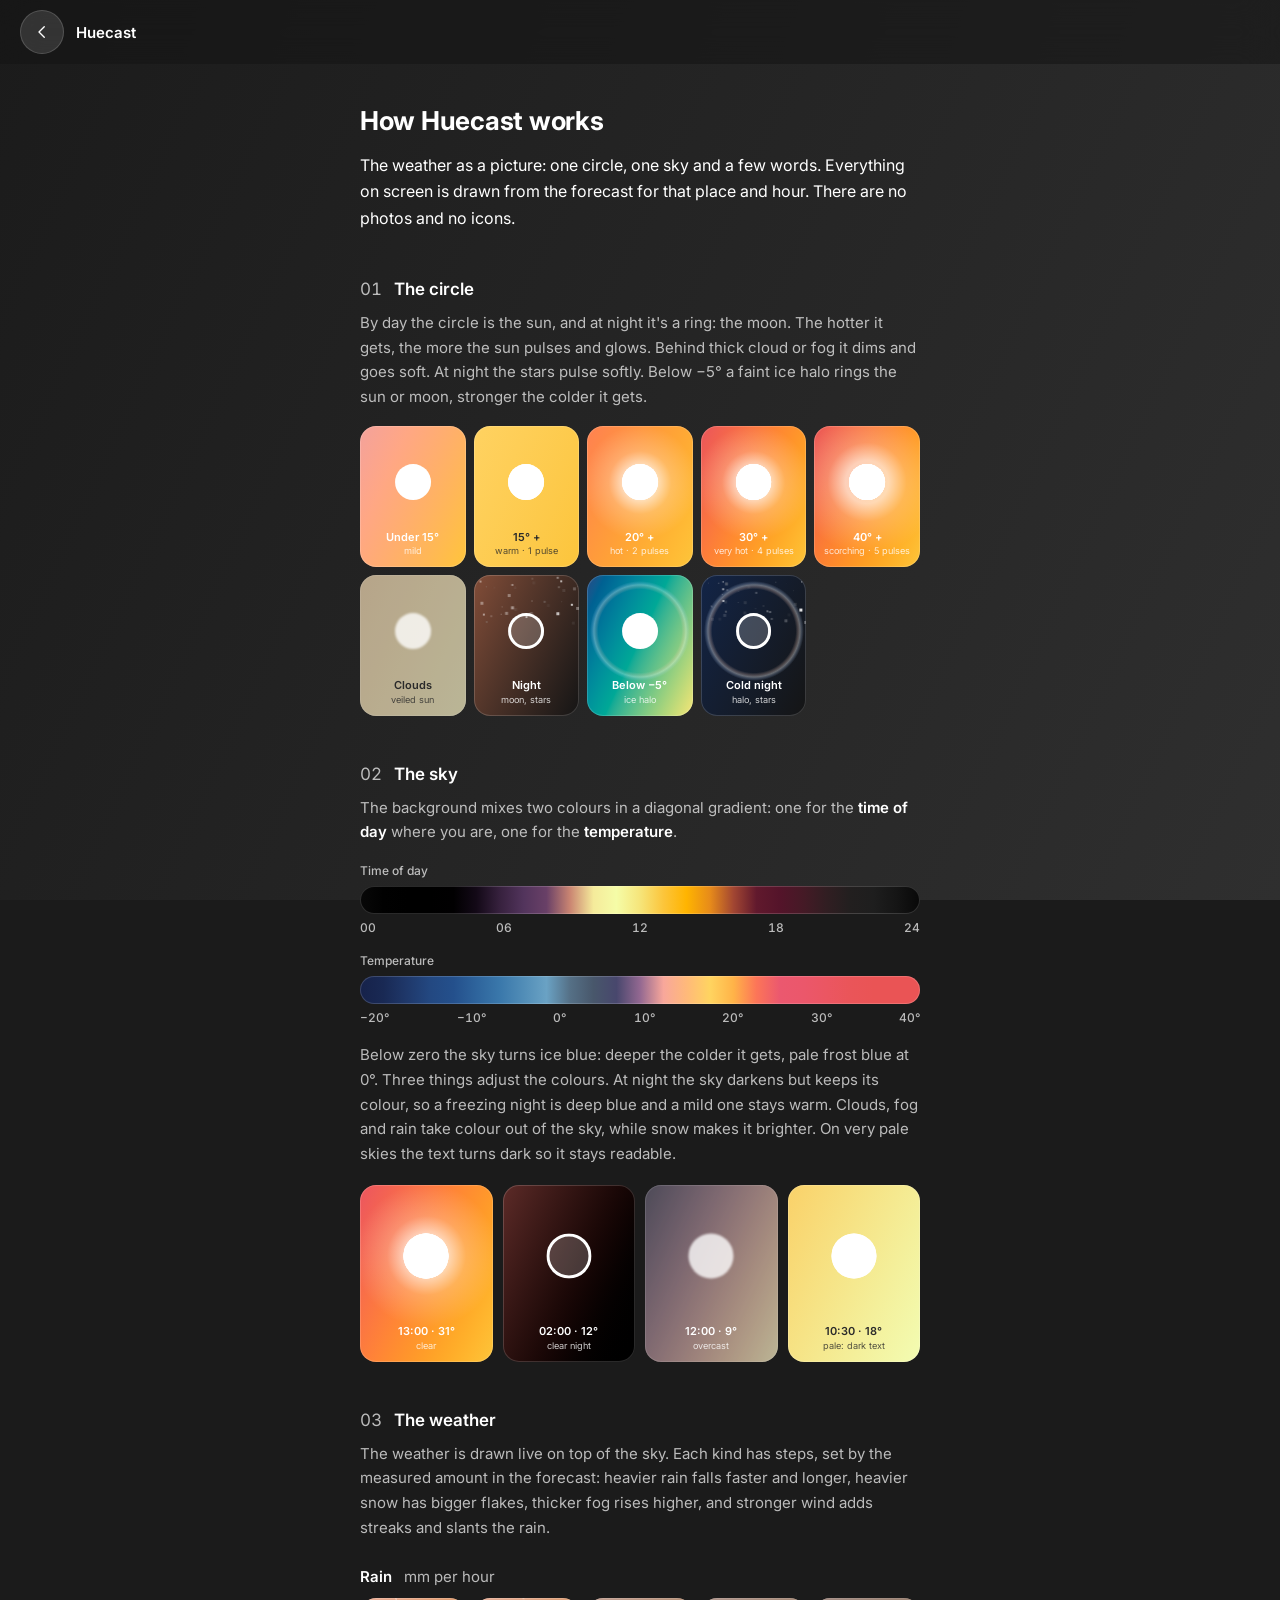
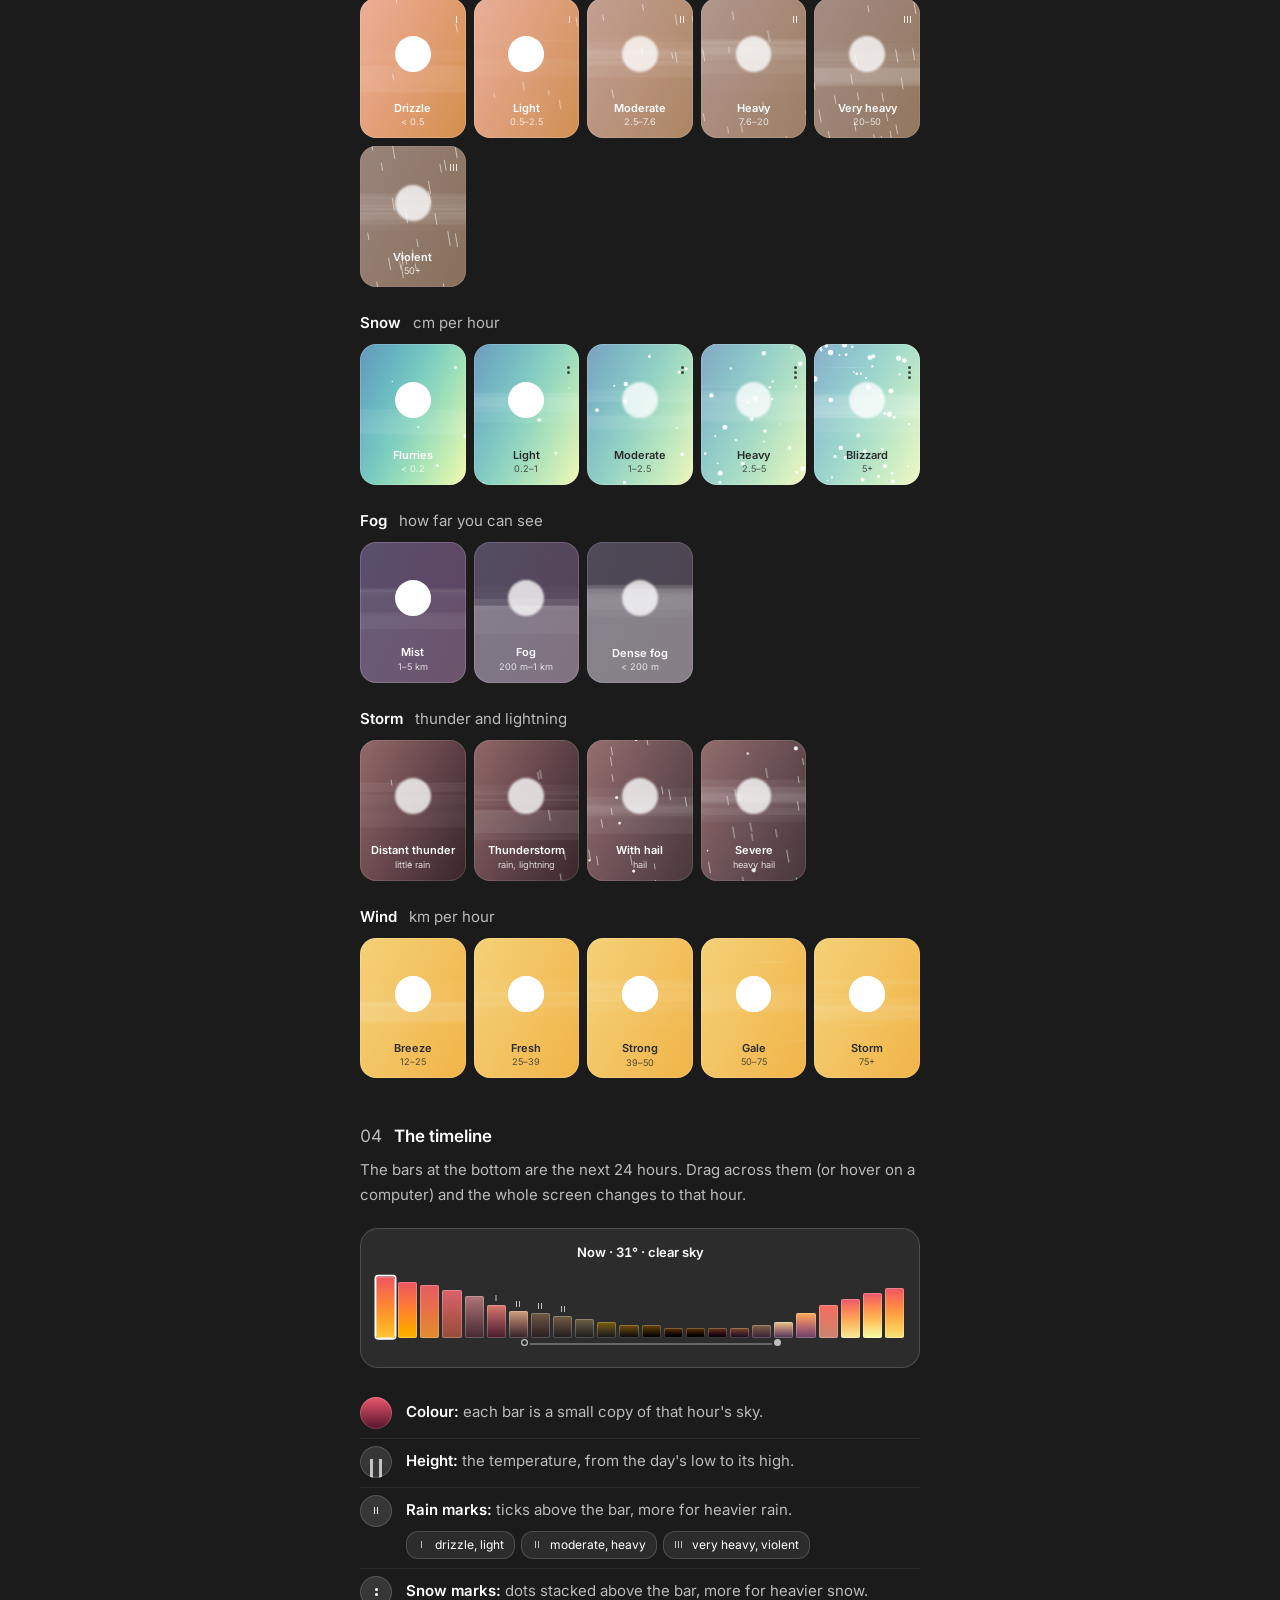
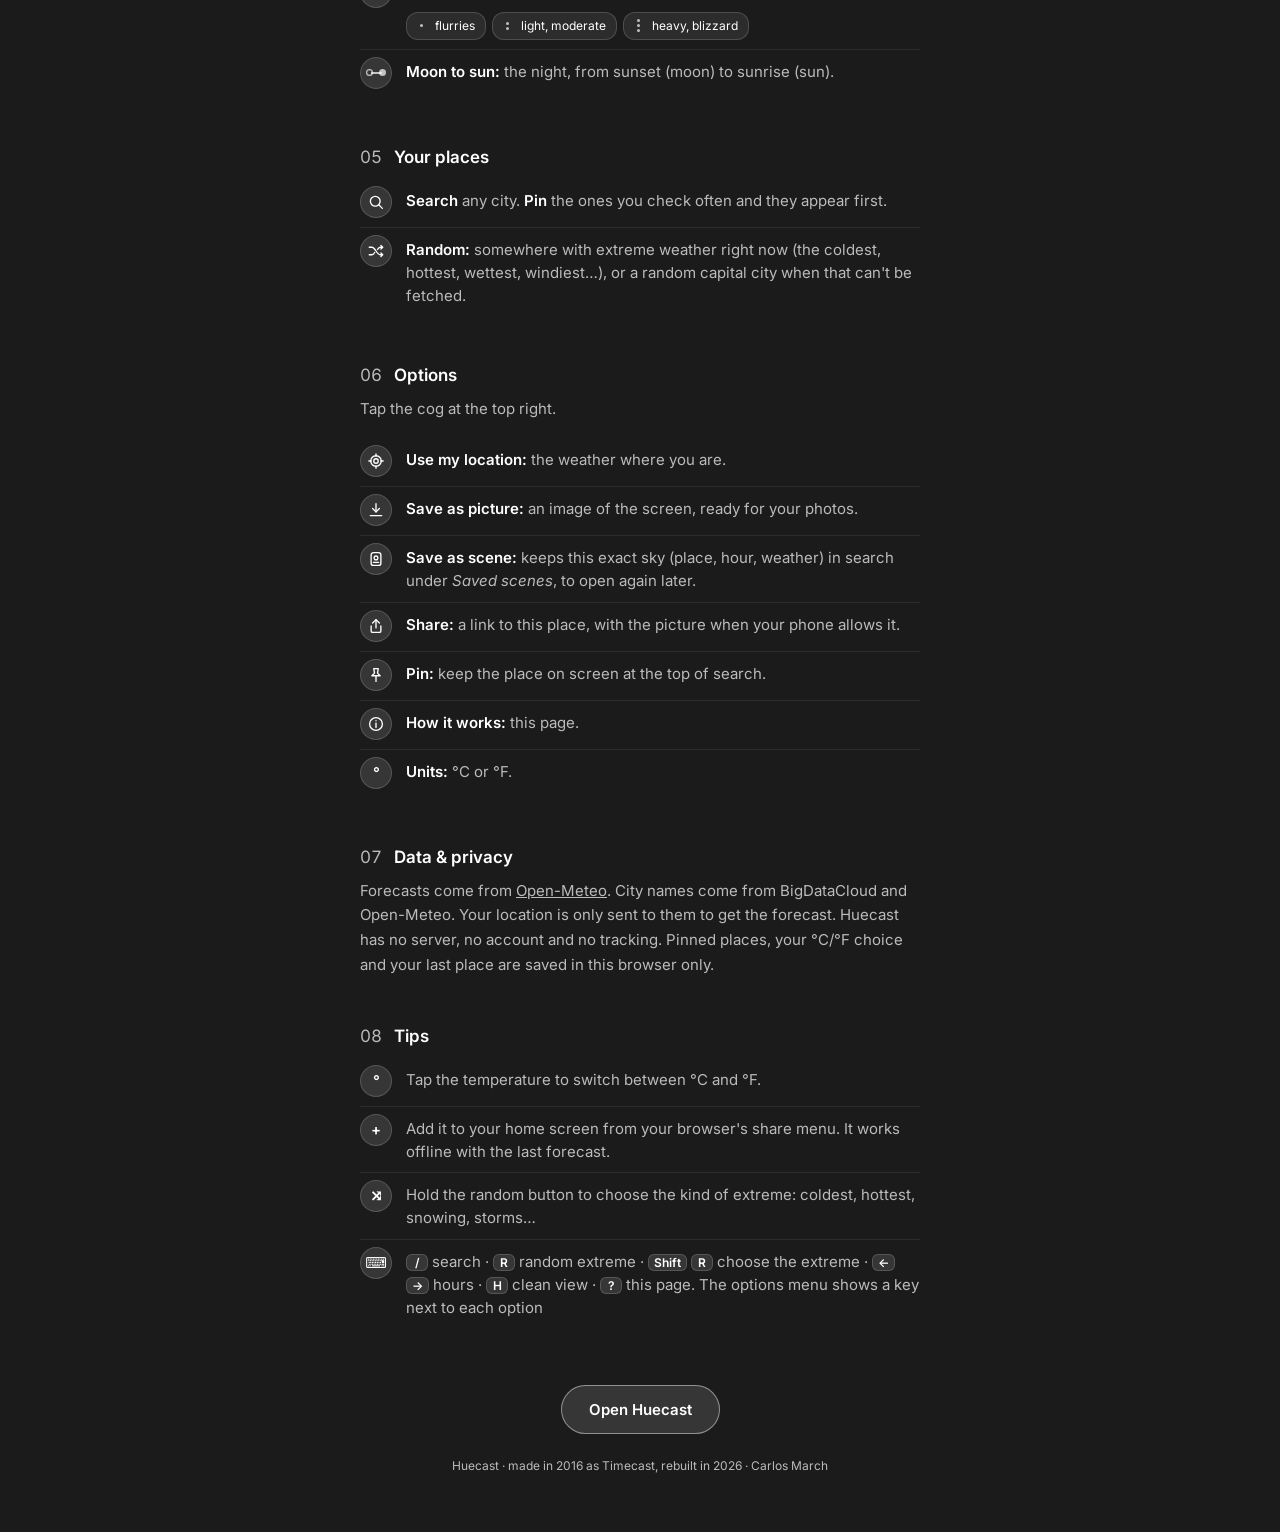
==== how.html @ f7c46979 "Hold the random button to choose an extreme A long press (or right click, or Shift+R) on the dice op" ====
<!doctype html>
<html lang="en">
<head>
  <meta charset="utf-8">
  <title>How Huecast works</title>
  <meta name="viewport" content="width=device-width, initial-scale=1, viewport-fit=cover">
  <meta name="description" content="How Huecast turns a forecast into a picture: the circle, the sky colours, the weather, the timeline.">
  <meta name="theme-color" content="#1b1b1b">
  <meta name="color-scheme" content="dark">
  <link rel="icon" href="icons/icon.svg" type="image/svg+xml">
  <link rel="preconnect" href="https://fonts.googleapis.com">
  <link rel="preconnect" href="https://fonts.gstatic.com" crossorigin>
  <link rel="stylesheet" href="https://fonts.googleapis.com/css2?family=Inter:wght@400;600;700&display=swap">
  <link rel="stylesheet" href="css/tokens.css">
  <link rel="stylesheet" href="css/how.css">
  <script type="module" src="js/how.js"></script>
</head>
<body>
  <header class="topbar">
    <a class="back" id="back" href="./" aria-label="Back to Huecast">
      <svg viewBox="0 0 24 24" aria-hidden="true"><path d="M15 5l-7 7 7 7"/></svg>
    </a>
    <span class="topbar__title">Huecast</span>
  </header>

  <main>
    <h1>How Huecast works</h1>
    <p class="lead">The weather as a picture: one circle, one sky and a few words. Everything on screen is drawn from the forecast for that place and hour. There are no photos and no icons.</p>

    <section>
      <h2><span>01</span>The circle</h2>
      <p>By day the circle is the sun, and at night it's a ring: the moon. The hotter it gets, the more the sun pulses and glows. Behind thick cloud or fog it dims and goes soft. At night the stars pulse softly. Below −5° a faint ice halo rings the sun or moon, stronger the colder it gets.</p>
      <div class="steps" id="demo-circles"></div>
    </section>

    <section>
      <h2><span>02</span>The sky</h2>
      <p>The background mixes two colours in a diagonal gradient: one for the <strong>time of day</strong> where you are, one for the <strong>temperature</strong>.</p>
      <div class="strip">
        <div class="strip__label">Time of day</div>
        <div class="strip__bar" id="strip-time"></div>
        <div class="strip__ticks"><span>00</span><span>06</span><span>12</span><span>18</span><span>24</span></div>
      </div>
      <div class="strip">
        <div class="strip__label">Temperature</div>
        <div class="strip__bar" id="strip-temp"></div>
        <div class="strip__ticks"><span>−20°</span><span>−10°</span><span>0°</span><span>10°</span><span>20°</span><span>30°</span><span>40°</span></div>
      </div>
      <p>Below zero the sky turns ice blue: deeper the colder it gets, pale frost blue at 0°. Three things adjust the colours. At night the sky darkens but keeps its colour, so a freezing night is deep blue and a mild one stays warm. Clouds, fog and rain take colour out of the sky, while snow makes it brighter. On very pale skies the text turns dark so it stays readable.</p>
      <div class="tiles tiles--4" id="demo-skies"></div>
    </section>

    <section>
      <h2><span>03</span>The weather</h2>
      <p>The weather is drawn live on top of the sky. Each kind has steps, set by the measured amount in the forecast: heavier rain falls faster and longer, heavier snow has bigger flakes, thicker fog rises higher, and stronger wind adds streaks and slants the rain.</p>
      <h3>Rain <span>mm per hour</span></h3>
      <div class="steps" id="demo-rain"></div>
      <h3>Snow <span>cm per hour</span></h3>
      <div class="steps" id="demo-snow"></div>
      <h3>Fog <span>how far you can see</span></h3>
      <div class="steps" id="demo-fog"></div>
      <h3>Storm <span>thunder and lightning</span></h3>
      <div class="steps" id="demo-storm"></div>
      <h3>Wind <span>km per hour</span></h3>
      <div class="steps" id="demo-wind"></div>
    </section>

    <section>
      <h2><span>04</span>The timeline</h2>
      <p>The bars at the bottom are the next 24 hours. Drag across them (or hover on a computer) and the whole screen changes to that hour.</p>
      <div class="timeline" id="demo-timeline">
        <div class="timeline__label" id="demo-timeline-label">Now</div>
        <div class="timeline__track" id="demo-timeline-track"></div>
        <div class="timeline__night" id="demo-timeline-night"></div>
      </div>
      <ul class="legend">
        <li><i class="lg lg--sky"></i><span><strong>Colour:</strong> each bar is a small copy of that hour's sky.</span></li>
        <li><i class="lg lg--height"></i><span><strong>Height:</strong> the temperature, from the day's low to its high.</span></li>
        <li><i class="lg"><span class="mk" data-kind="rain" data-n="2"></span></i><span><strong>Rain marks:</strong> ticks above the bar, more for heavier rain.<span class="marks" id="marks-rain"></span></span></li>
        <li><i class="lg"><span class="mk" data-kind="snow" data-n="2"></span></i><span><strong>Snow marks:</strong> dots stacked above the bar, more for heavier snow.<span class="marks" id="marks-snow"></span></span></li>
        <li><i class="lg lg--night"><b class="lg__moon"></b><b class="lg__sun"></b></i><span><strong>Moon to sun:</strong> the night, from sunset (moon) to sunrise (sun).</span></li>
      </ul>
    </section>

    <section>
      <h2><span>05</span>Your places</h2>
      <ul class="legend">
        <li><i class="ic"><svg viewBox="0 0 24 24"><circle cx="11" cy="11" r="6.5"/><path d="M16 16l4.5 4.5"/></svg></i><span><strong>Search</strong> any city. <strong>Pin</strong> the ones you check often and they appear first.</span></li>
        <li><i class="ic"><svg viewBox="0 0 24 24"><path d="M3 7h3.5c4.5 0 6.5 10 11 10H21M3 17h3.5c1.6 0 2.8-1.3 3.8-3M14 10c1-1.7 2.2-3 3.8-3H21M18.5 4.5L21 7l-2.5 2.5M18.5 14.5L21 17l-2.5 2.5"/></svg></i><span><strong>Random:</strong> somewhere with extreme weather right now (the coldest, hottest, wettest, windiest…), or a random capital city when that can't be fetched.</span></li>
      </ul>
    </section>

    <section>
      <h2><span>06</span>Options</h2>
      <p>Tap the cog at the top right.</p>
      <ul class="legend">
        <li><i class="ic"><svg viewBox="0 0 24 24"><circle cx="12" cy="12" r="3"/><path d="M12 2.5v3M12 18.5v3M2.5 12h3M18.5 12h3"/><circle cx="12" cy="12" r="7"/></svg></i><span><strong>Use my location:</strong> the weather where you are.</span></li>
        <li><i class="ic"><svg viewBox="0 0 24 24"><path d="M12 3.5v11"/><path d="M7.5 10 12 14.5 16.5 10"/><path d="M4.5 19.5h15"/></svg></i><span><strong>Save as picture:</strong> an image of the screen, ready for your photos.</span></li>
        <li><i class="ic"><svg viewBox="0 0 24 24"><rect x="5.5" y="3.5" width="13" height="17" rx="3"/><circle cx="12" cy="10.5" r="2.5"/><path d="M8.5 16.5h7"/></svg></i><span><strong>Save as scene:</strong> keeps this exact sky (place, hour, weather) in search under <em>Saved scenes</em>, to open again later.</span></li>
        <li><i class="ic"><svg viewBox="0 0 24 24"><path d="M12 3.5v11"/><path d="M7.5 8 12 3.5 16.5 8"/><path d="M5.5 12v6.5a2 2 0 0 0 2 2h9a2 2 0 0 0 2-2V12"/></svg></i><span><strong>Share:</strong> a link to this place, with the picture when your phone allows it.</span></li>
        <li><i class="ic"><svg viewBox="0 0 24 24"><path d="M9 3.5h6l-1 6 3.5 3.5h-11L10 9.5z"/><path d="M12 13v7.5"/></svg></i><span><strong>Pin:</strong> keep the place on screen at the top of search.</span></li>
        <li><i class="ic"><svg viewBox="0 0 24 24"><circle cx="12" cy="12" r="8.5"/><path d="M12 11v5.5"/><path d="M12 7.6v.1"/></svg></i><span><strong>How it works:</strong> this page.</span></li>
        <li><i class="ic ic--text">°</i><span><strong>Units:</strong> °C or °F.</span></li>
      </ul>
    </section>

    <section>
      <h2><span>07</span>Data &amp; privacy</h2>
      <p>Forecasts come from <a href="https://open-meteo.com" target="_blank" rel="noopener">Open-Meteo</a>. City names come from BigDataCloud and Open-Meteo. Your location is only sent to them to get the forecast. Huecast has no server, no account and no tracking. Pinned places, your °C/°F choice and your last place are saved in this browser only.</p>
    </section>

    <section>
      <h2><span>08</span>Tips</h2>
      <ul class="legend">
        <li><i class="ic ic--text">°</i><span>Tap the temperature to switch between °C and °F.</span></li>
        <li><i class="ic ic--text">+</i><span>Add it to your home screen from your browser's share menu. It works offline with the last forecast.</span></li>
        <li><i class="ic ic--text">⤨</i><span>Hold the random button to choose the kind of extreme: coldest, hottest, snowing, storms…</span></li>
        <li class="only-keys"><i class="ic ic--text">⌨</i><span><kbd>/</kbd> search · <kbd>R</kbd> random extreme · <kbd>Shift</kbd> <kbd>R</kbd> choose the extreme · <kbd>←</kbd> <kbd>→</kbd> hours · <kbd>H</kbd> clean view · <kbd>?</kbd> this page. The options menu shows a key next to each option</span></li>
      </ul>
    </section>

    <footer>
      <a class="cta" href="./">Open Huecast</a>
      <p>Huecast · made in 2016 as Timecast, rebuilt in 2026 · Carlos March</p>
    </footer>
  </main>
</body>
</html>
---- css/tokens.css ----
/* ======================================================================
   HUECAST COLOUR TOKENS
   Every colour in the app is defined here once. CSS uses them through
   var(), and the sky engine (js/palette.js) reads the palette tokens, so
   changing a value here changes it everywhere.
   Palette tokens must stay 6-digit hex: the sky engine blends them.
   ====================================================================== */
:root {
  /* ---- Sky palette: time of day (original 2016 colours) ---- */
  --time-night:   #000000; /* ~03:00 */
  --time-dawn:    #563761; /* ~07:30 */
  --time-morning: #F5FFAE; /* ~10:30 */
  --time-noon:    #FFB400; /* ~14:00 */
  --time-dusk:    #56132A; /* ~17:30 */
  --time-evening: #1F1F1F; /* ~21:30 */

  /* ---- Sky palette: temperature ----
     Below 8°: ice scale, colder is deeper blue, 0° is frost.
     From 8° up: the original 2016 colours. */
  --temp-polar:    #16224A; /* -20° */
  --temp-ice:      #24508C; /* -10° */
  --temp-glacier:  #3A78AB; /*  -5° */
  --temp-frost:    #6AA2C4; /*   0° */
  --temp-chilly:   #4A5A6A; /*   4° */
  --temp-cold:     #48466D; /*   8° */
  --temp-warm:     #F8A79B; /* 12.5° */
  --temp-hot:      #FFD460; /* 17.5° */
  --temp-very-hot: #EB586F; /*  25° */
  --temp-damn-hot: #EA5455; /*  35° */

  /* ---- Base ---- */
  --white: #ffffff;
  --black: #000000;
  --bg: #1b1b1b;          /* page, loading screen, splash */
  --bg-raised: #2f2f2f;   /* loading gradient */
  --veil: #333333;        /* cloud veil over the sky */
  --ink-light: #ffffff;
  --ink-dark: #2a2a2a;    /* text on very pale skies */

  /* ---- Sun, moon, particles ---- */
  --sun: var(--white);
  --sun-veiled: rgba(255, 255, 255, 0.78);
  --sun-glow-inner: rgba(255, 255, 255, 0.65);
  --sun-glow-outer: rgba(255, 255, 255, 0.22);
  --sun-glow-end: rgba(255, 255, 255, 0);
  --sun-edge: rgba(0, 0, 0, 0.05);          /* outline on pale skies */
  --moon-fill: rgba(255, 255, 255, 0.2);
  /* ice halo ring (below -5°): warm inner edge, white, cool outer edge */
  --halo-warm: rgba(255, 214, 196, 0.24);
  --halo-white: rgba(255, 255, 255, 0.34);
  --halo-cool: rgba(196, 220, 255, 0.2);
  --particle: var(--white);                 /* rain, snow, clouds, fog */

  /* ---- Text (light skies switch these, see style.css) ---- */
  --ink: var(--ink-light);
  --ink-soft: rgba(255, 255, 255, 0.7);
  --ink-faint: rgba(255, 255, 255, 0.28);
  --ink-dark-soft: rgba(42, 42, 42, 0.72);
  --ink-dark-faint: rgba(42, 42, 42, 0.25);
  --shadow-text: rgba(0, 0, 0, 0.18);

  /* ---- Glass: inputs, buttons, rows on the blurred overlay ---- */
  --glass: rgba(255, 255, 255, 0.12);
  --glass-hover: rgba(255, 255, 255, 0.17);
  --glass-row: rgba(255, 255, 255, 0.08);
  --glass-stroke: rgba(255, 255, 255, 0.16);
  --glass-stroke-strong: rgba(255, 255, 255, 0.45);
  --on-glass: var(--white);
  --on-glass-soft: rgba(255, 255, 255, 0.55);
  --on-glass-placeholder: rgba(255, 255, 255, 0.45);

  /* ---- Timeline bars ---- */
  --bar-stroke: rgba(255, 255, 255, 0.22);
  --bar-stroke-selected: rgba(255, 255, 255, 0.4);

  /* ---- Overlays ---- */
  --scrim: rgba(20, 20, 20, 0.55);   /* behind search */
  --toast: rgba(0, 0, 0, 0.45);
  --backdrop: rgba(0, 0, 0, 0.3);   /* behind the bottom sheet */
}
---- css/how.css ----
/* ======================================================================
   HOW IT WORKS page. Colours come from tokens.css only.
   ====================================================================== */
:root {
  --gutter: max(20px, env(safe-area-inset-left), env(safe-area-inset-right));
  --ease: cubic-bezier(0.22, 1, 0.36, 1);
  color-scheme: dark;
}

*, *::before, *::after { box-sizing: border-box; }

html { background: var(--bg); }

body {
  margin: 0;
  min-height: 100vh;
  color: var(--ink);
  font-family: 'Inter', system-ui, sans-serif;
  -webkit-font-smoothing: antialiased;
  -moz-osx-font-smoothing: grayscale;
  -webkit-tap-highlight-color: transparent;
}

/* the loading-screen gradient, pinned behind the page (background-attachment:
   fixed doesn't work on iOS) */
body::before {
  content: '';
  position: fixed;
  inset: 0;
  z-index: -1;
  background: linear-gradient(-65deg, var(--bg-raised), var(--bg));
}

a { color: inherit; }

:focus-visible {
  outline: 1.5px solid var(--ink);
  outline-offset: 4px;
  border-radius: 6px;
}

/* ---- Top bar ---- */
.topbar {
  position: sticky;
  top: 0;
  z-index: 5;
  display: flex;
  align-items: center;
  gap: 12px;
  padding: max(10px, env(safe-area-inset-top)) var(--gutter) 10px;
  background: var(--scrim);
  backdrop-filter: blur(18px) saturate(1.2);
  -webkit-backdrop-filter: blur(18px) saturate(1.2);
}

.back {
  display: grid;
  place-items: center;
  width: 44px;
  height: 44px;
  border-radius: 50%;
  background: var(--glass);
  box-shadow: inset 0 0 0 1px var(--glass-stroke);
  transition: background-color 0.2s ease;
}

.back:hover { background: var(--glass-hover); }

.back svg,
.ic svg {
  width: 18px;
  height: 18px;
  fill: none;
  stroke: currentColor;
  stroke-width: 1.8;
  stroke-linecap: round;
  stroke-linejoin: round;
}

.topbar__title {
  font-size: 15px;
  font-weight: 600;
}

/* ---- Content ---- */
main {
  max-width: 600px;
  margin: 0 auto;
  padding: 28px var(--gutter) max(40px, env(safe-area-inset-bottom));
}

h1 {
  margin: 12px 0 14px;
  font-size: clamp(20px, 6vw, 26px);
  font-weight: 700;
  letter-spacing: -0.01em;
  line-height: 1.3;
}

.lead {
  font-size: 16px;
  color: var(--ink);
}

section { margin-top: 48px; }

h2 {
  display: flex;
  align-items: baseline;
  gap: 12px;
  margin: 0 0 12px;
  font-size: 17px;
  font-weight: 600;
}

h2 span {
  font-weight: 400;
  color: var(--ink-soft);
  font-variant-numeric: tabular-nums;
}

p {
  margin: 0 0 16px;
  font-size: 15px;
  line-height: 1.65;
  color: var(--ink-soft);
}

strong { color: var(--ink); font-weight: 600; }

/* ---- Demo tiles: small skies ---- */
.tiles {
  display: grid;
  gap: 10px;
  margin: 18px 0 8px;
}

.tiles--3 { grid-template-columns: repeat(3, 1fr); }
.tiles--4 { grid-template-columns: repeat(4, 1fr); }
.tiles--5 { grid-template-columns: repeat(5, 1fr); }

@media (max-width: 520px) {
  .tiles { gap: 8px; }
  .tiles--5 { grid-template-columns: repeat(3, 1fr); }
}

.tile {
  position: relative;
  aspect-ratio: 3 / 4;
  border-radius: 16px;
  overflow: hidden;
  background: var(--bg-raised);
  box-shadow: inset 0 0 0 1px var(--glass-stroke);
  isolation: isolate;
}

.tile canvas {
  position: absolute;
  inset: 0;
  width: 100%;
  height: 100%;
  z-index: 1;
  pointer-events: none;
}

.tile__veil {
  position: absolute;
  inset: 0;
  background: var(--veil);
}

.tile__caption {
  position: absolute;
  left: 0;
  right: 0;
  bottom: 9px;
  z-index: 2;
  padding: 0 6px;
  text-align: center;
  font-size: 11px;
  font-weight: 600;
  line-height: 1.4;
  color: var(--tile-ink, var(--ink));
}

.tile__caption small {
  display: block;
  font-weight: 400;
  opacity: 0.8;
}

/* Steps: a grid that wraps, every tile fully visible */
h3 {
  margin: 26px 0 0;
  font-size: 15px;
  font-weight: 600;
}

h3 span {
  margin-left: 8px;
  font-weight: 400;
  color: var(--ink-soft);
}

.steps {
  display: grid;
  grid-template-columns: repeat(auto-fill, minmax(96px, 1fr));
  gap: 8px;
  margin: 12px 0 8px;
}

/* mini sun and moon: same drawing as the app, smaller */
.orb {
  position: absolute;
  left: 50%;
  top: 40%;
  width: 34%;
  aspect-ratio: 1;
  transform: translate(-50%, -50%);
  border-radius: 50%;
  z-index: 0;
}

.orb--sun { background: var(--sun); }

.orb--sun.is-shining::before {
  content: '';
  position: absolute;
  inset: -110%;
  border-radius: 50%;
  background: radial-gradient(closest-side, var(--sun-glow-inner) 30%, var(--sun-glow-outer) 55%, var(--sun-glow-end) 100%);
}

.orb--sun.is-veiled { background: var(--sun-veiled); filter: blur(1px); }

.orb--moon {
  box-shadow: inset 0 0 0 3px var(--sun);
  background: var(--moon-fill);
  animation: opacityMoon 3s ease-out infinite;
}

.orb i {
  position: absolute;
  inset: 0;
  border-radius: 50%;
  background: var(--sun);
  animation: pulse 3s ease-out infinite;
}

.orb i.big { animation-name: pulse2x; }
.orb--sun.is-blazing::before { inset: -150%; }

/* ice halo ring, same drawing as the app's .halo */
.tile__halo {
  position: absolute;
  left: 50%;
  top: 40%;
  width: 98.6%; /* 2.9 x the orb */
  aspect-ratio: 1;
  transform: translate(-50%, -50%);
  border-radius: 50%;
  background: radial-gradient(closest-side,
    transparent 80%, var(--halo-warm) 85%, var(--halo-white) 88.5%, var(--halo-cool) 92%, transparent 96%);
  pointer-events: none;
}

/* ---- Colour strips ---- */
.strip { margin: 18px 0; }

.strip__label,
.strip__ticks {
  font-size: 12px;
  font-weight: 500;
  color: var(--ink-soft);
}

.strip__bar {
  height: 28px;
  margin: 8px 0 6px;
  border-radius: 14px;
  box-shadow: inset 0 0 0 1px var(--glass-stroke);
}

.strip__ticks {
  display: flex;
  justify-content: space-between;
  font-variant-numeric: tabular-nums;
}

/* ---- Mini timeline ---- */
.timeline {
  margin: 20px 0 22px;
  padding: 16px 16px 18px;
  border-radius: 18px;
  background: var(--glass-row);
  box-shadow: inset 0 0 0 1px var(--glass-stroke);
}

.timeline__label {
  text-align: center;
  font-size: 13px;
  font-weight: 600;
  font-variant-numeric: tabular-nums;
  margin-bottom: 8px;
}

.timeline__track {
  position: relative;
  display: flex;
  align-items: flex-end;
  gap: 3px;
  height: 82px;
  padding: 14px 0 12px;
  touch-action: none;
  cursor: ew-resize;
}

.timeline__track::after {
  content: '';
  position: absolute;
  left: 0;
  right: 0;
  bottom: 5px;
  height: 2px;
  background: var(--night, none);
}

.bar {
  position: relative;
  flex: 1;
  min-height: 4px;
  border-radius: 2px;
  box-shadow: inset 0 0 0 1px var(--bar-stroke);
  transition: transform 0.2s var(--ease);
  transform-origin: bottom;
}

.bar.is-selected {
  box-shadow: inset 0 0 0 1px var(--bar-stroke-selected), 0 0 0 1.5px var(--ink);
  transform: scaleY(1.1);
}

.bar__wx {
  position: absolute;
  left: 50%;
  bottom: calc(100% + 4px);
  transform: translateX(-50%);
  display: flex;
  gap: 2px;
}

.bar__wx i { width: 1px; height: 6px; background: var(--ink-soft); }
.bar__wx.is-snow { flex-direction: column; align-items: center; }
.bar__wx.is-snow i { width: 3px; height: 3px; border-radius: 50%; }

.timeline__night {
  position: relative;
  height: 0;
}

.night-mark {
  position: absolute;
  top: -10.5px;
  width: 7px;
  height: 7px;
  border-radius: 50%;
}

.night-mark--moon { box-shadow: inset 0 0 0 1.2px var(--ink-soft); transform: translateX(calc(-100% - 2px)); }
.night-mark--sun { background: var(--ink-soft); transform: translateX(2px); }

/* Odometer roll for changing numbers (js/roll.js). Clipped vertically
   only, so letter spacing and glows aren't cut */
.roll {
  position: relative;
  display: inline-block;
  white-space: pre;
  vertical-align: bottom;
  clip-path: inset(0 -0.6em);
}

.roll__in { display: inline-block; }

.roll__out {
  position: absolute;
  left: 0;
  top: 0;
}

/* ---- Legend lists ---- */
.legend {
  list-style: none;
  margin: 0;
  padding: 0;
}

.legend li {
  display: flex;
  align-items: flex-start;
  gap: 14px;
  padding: 10px 0;
  font-size: 15px;
  line-height: 1.55;
  color: var(--ink-soft);
}

.legend li + li { box-shadow: 0 -1px 0 var(--glass-row); }

.lg,
.ic {
  flex: none;
  display: grid;
  place-items: center;
  width: 32px;
  height: 32px;
  margin-top: -3px;
  border-radius: 50%;
  background: var(--glass);
  box-shadow: inset 0 0 0 1px var(--glass-stroke);
  color: var(--ink);
  font-style: normal;
}

.ic--text { font-size: 15px; font-weight: 600; }

/* legend glyphs drawn with tokens */
.lg--sky { background: linear-gradient(to top, var(--time-dusk), var(--temp-very-hot)); }
.lg--height { background: linear-gradient(to right, transparent 30%, var(--ink-soft) 30% 42%, transparent 42% 58%, var(--ink-soft) 58% 70%, transparent 70%) bottom / 100% 60% no-repeat, var(--glass); }
/* moon (ring) - line - sun (dot), as under the timeline */
.lg--night { position: relative; background: linear-gradient(var(--ink-soft), var(--ink-soft)) center / 34% 2px no-repeat, var(--glass); }
.lg__moon, .lg__sun { position: absolute; top: 50%; width: 7px; height: 7px; margin-top: -3.5px; border-radius: 50%; }
.lg__moon { left: 6px; box-shadow: inset 0 0 0 1.2px var(--ink-soft); }
.lg__sun { right: 6px; background: var(--ink-soft); }

/* rain ticks / snow dots, same drawing as the timeline marks */
.mk { display: inline-flex; align-items: flex-end; gap: 2px; }
.mk i { width: 1px; height: 7px; background: currentColor; }
.mk[data-kind="snow"] { flex-direction: column; align-items: center; }
.mk[data-kind="snow"] i { width: 3px; height: 3px; border-radius: 50%; }

.marks {
  display: flex;
  flex-wrap: wrap;
  gap: 6px;
  margin-top: 10px;
}

.mark-chip {
  display: inline-flex;
  align-items: center;
  gap: 9px;
  padding: 6px 11px;
  border-radius: 12px;
  background: var(--glass-row);
  box-shadow: inset 0 0 0 1px var(--glass-stroke);
  font-size: 12px;
  line-height: 1.3;
  color: var(--ink);
}

.mark-chip .mk { min-width: 9px; justify-content: center; color: var(--ink-soft); }

/* the mark each rain / snow step gets, in the tile corner */
.tile__mark {
  position: absolute;
  top: 9px;
  right: 9px;
  z-index: 2;
  color: var(--tile-ink, var(--ink));
  opacity: 0.85;
}

kbd {
  display: inline-block;
  min-width: 22px;
  padding: 1px 6px;
  border-radius: 6px;
  background: var(--glass);
  box-shadow: inset 0 0 0 1px var(--glass-stroke);
  font: 600 12px 'Inter', sans-serif;
  text-align: center;
  color: var(--ink);
}

@media (hover: none) { .only-keys { display: none !important; } }

/* ---- Footer ---- */
footer {
  margin-top: 56px;
  text-align: center;
}

.cta {
  display: inline-block;
  padding: 15px 28px;
  border-radius: 26px;
  background: var(--glass);
  box-shadow: inset 0 0 0 1px var(--glass-stroke-strong);
  font-size: 15px;
  font-weight: 600;
  text-decoration: none;
  transition: background-color 0.2s ease;
}

.cta:hover { background: var(--glass-hover); }

footer p {
  margin-top: 22px;
  font-size: 12px;
}

/* ---- Animations (same as the app) ---- */
@keyframes pulse {
  0%   { transform: scale(0);   opacity: 0; }
  45%  { transform: scale(0.9); opacity: 0.5; }
  100% { transform: scale(1.4); opacity: 0; }
}

@keyframes pulse2x {
  0%   { transform: scale(0);   opacity: 0; }
  45%  { transform: scale(0.9); opacity: 0.5; }
  100% { transform: scale(2.4); opacity: 0; }
}

@keyframes opacityMoon {
  0%, 100% { opacity: 1; }
  50%      { opacity: 0.9; }
  60%      { opacity: 0.6; }
}

@media (prefers-reduced-motion: reduce) {
  *, *::before, *::after { animation: none !important; transition: none !important; }
}
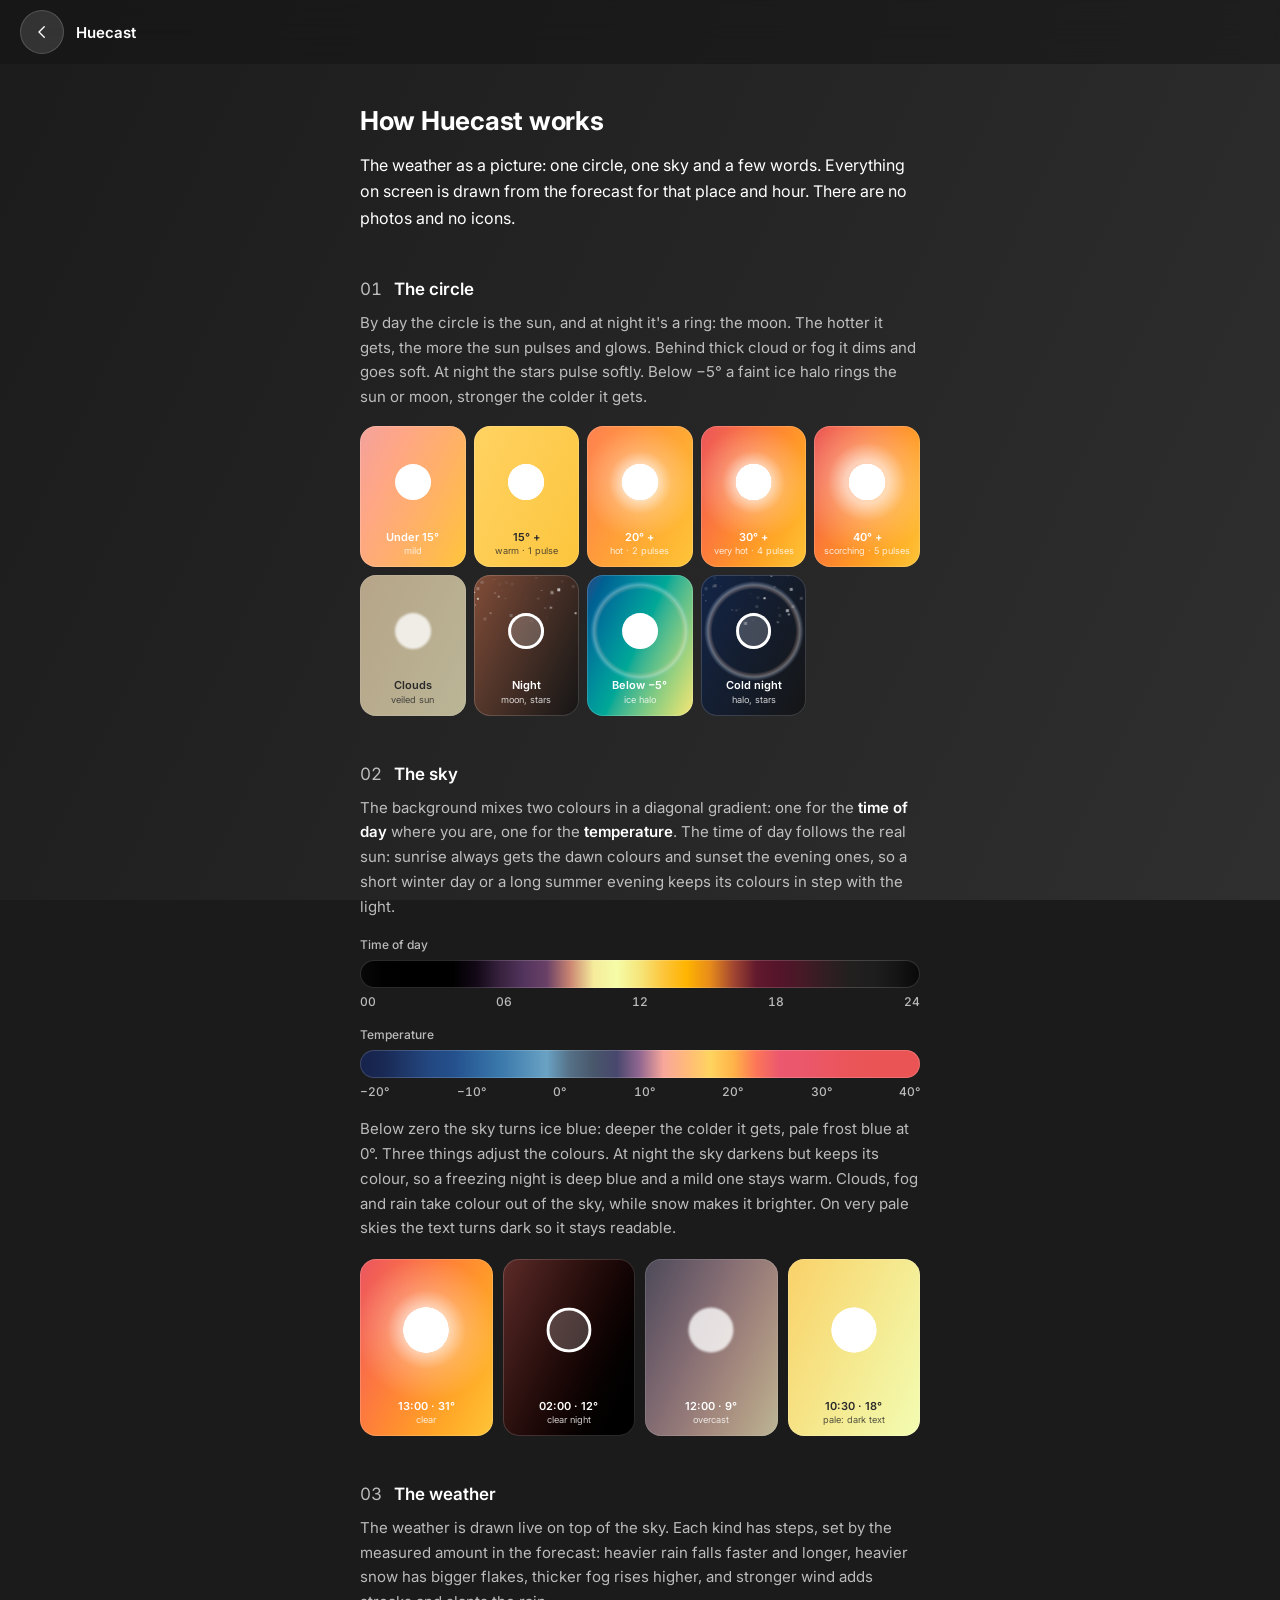
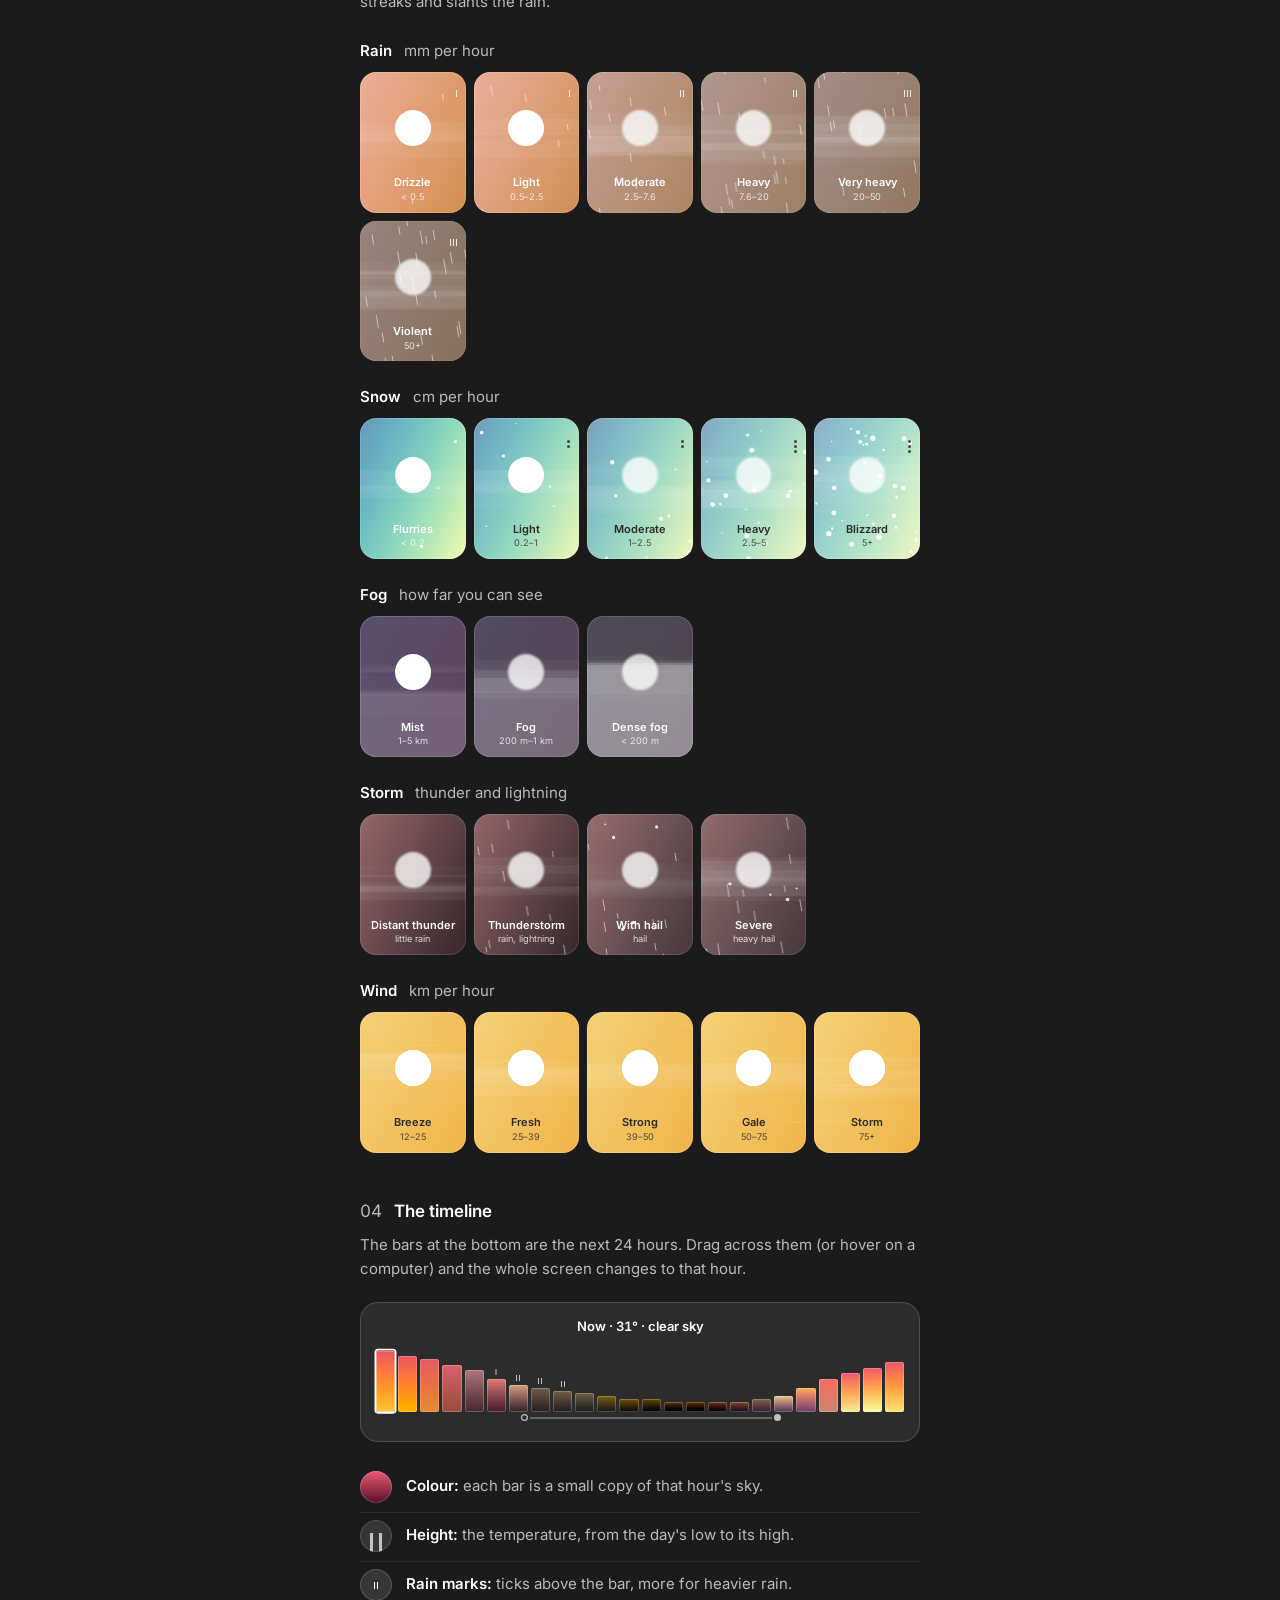
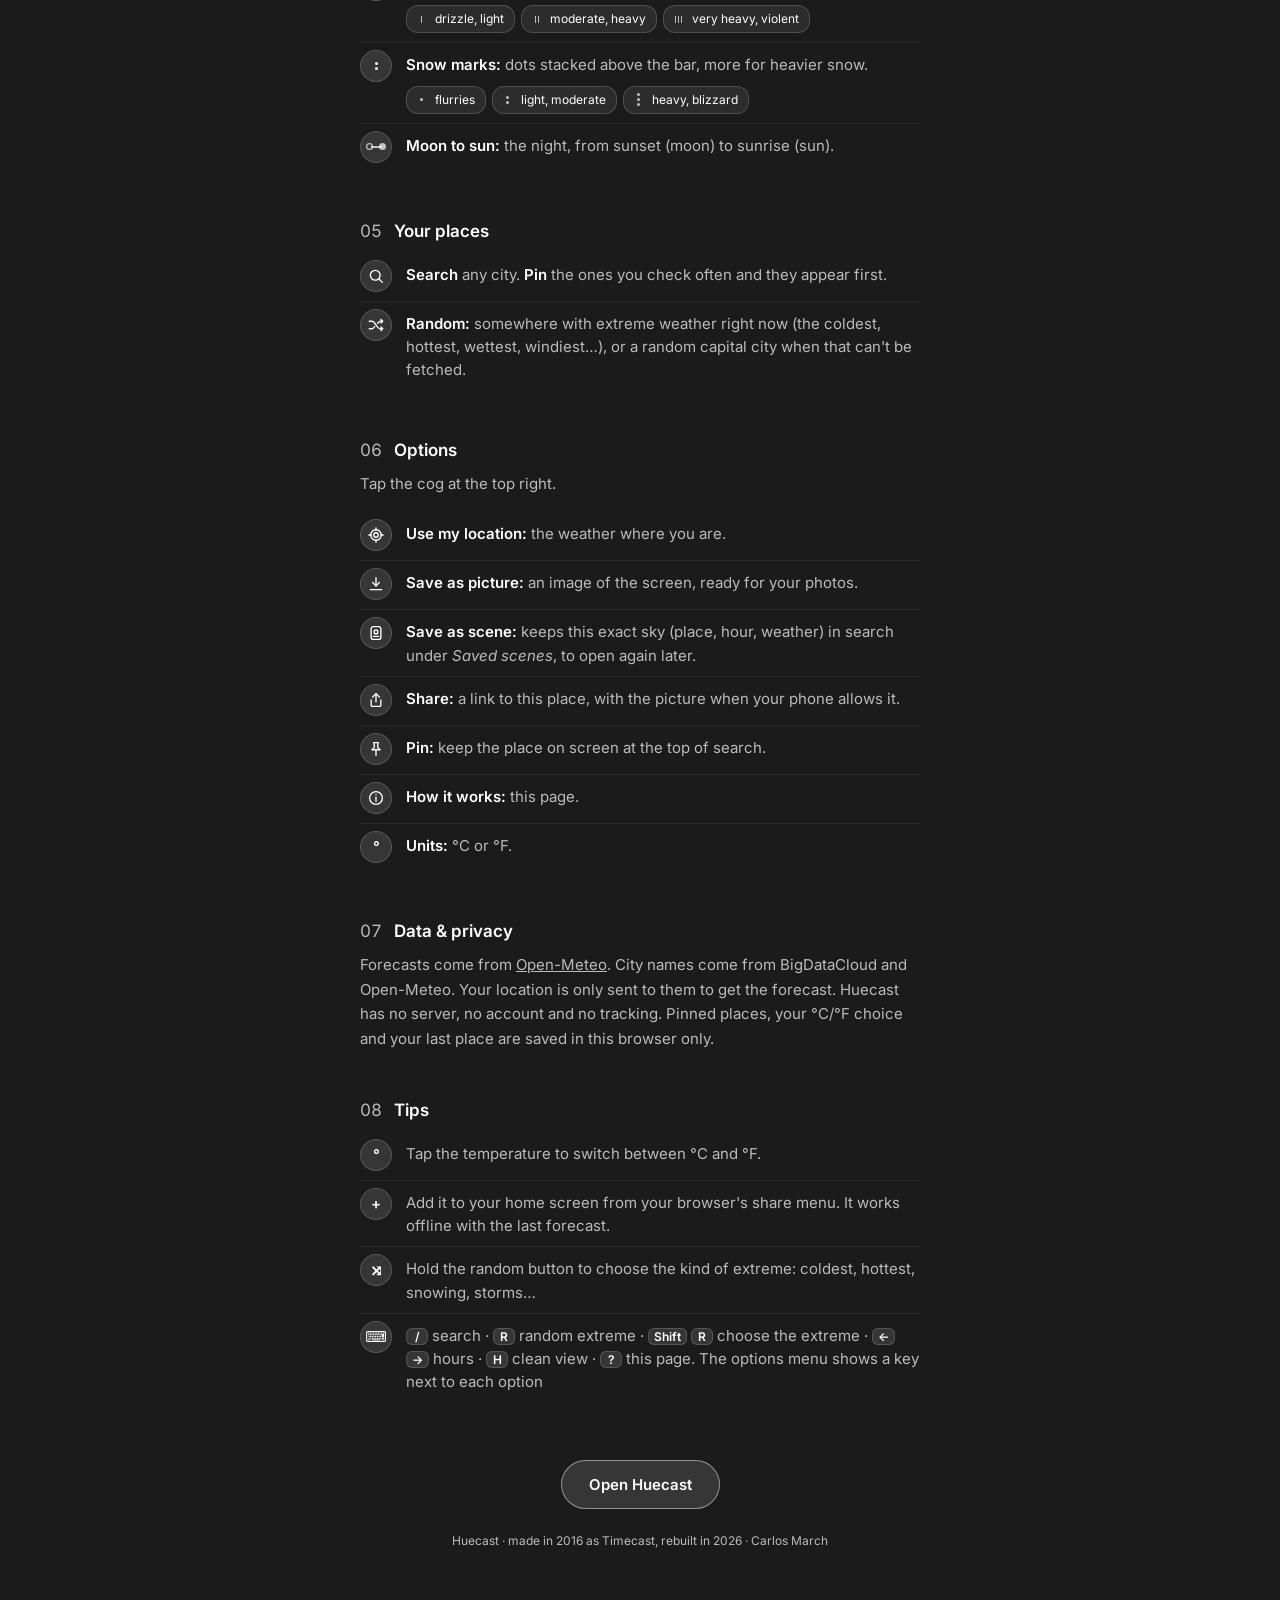
==== commit 650b2f5d: "Time-of-day colours follow the real sunrise and sunset The sky colour came from the clock (dawn 7:30" ====
--- a/how.html
+++ b/how.html
@@ -35,7 +35,7 @@
 
     <section>
       <h2><span>02</span>The sky</h2>
-      <p>The background mixes two colours in a diagonal gradient: one for the <strong>time of day</strong> where you are, one for the <strong>temperature</strong>.</p>
+      <p>The background mixes two colours in a diagonal gradient: one for the <strong>time of day</strong> where you are, one for the <strong>temperature</strong>. The time of day follows the real sun: sunrise always gets the dawn colours and sunset the evening ones, so a short winter day or a long summer evening keeps its colours in step with the light.</p>
       <div class="strip">
         <div class="strip__label">Time of day</div>
         <div class="strip__bar" id="strip-time"></div>
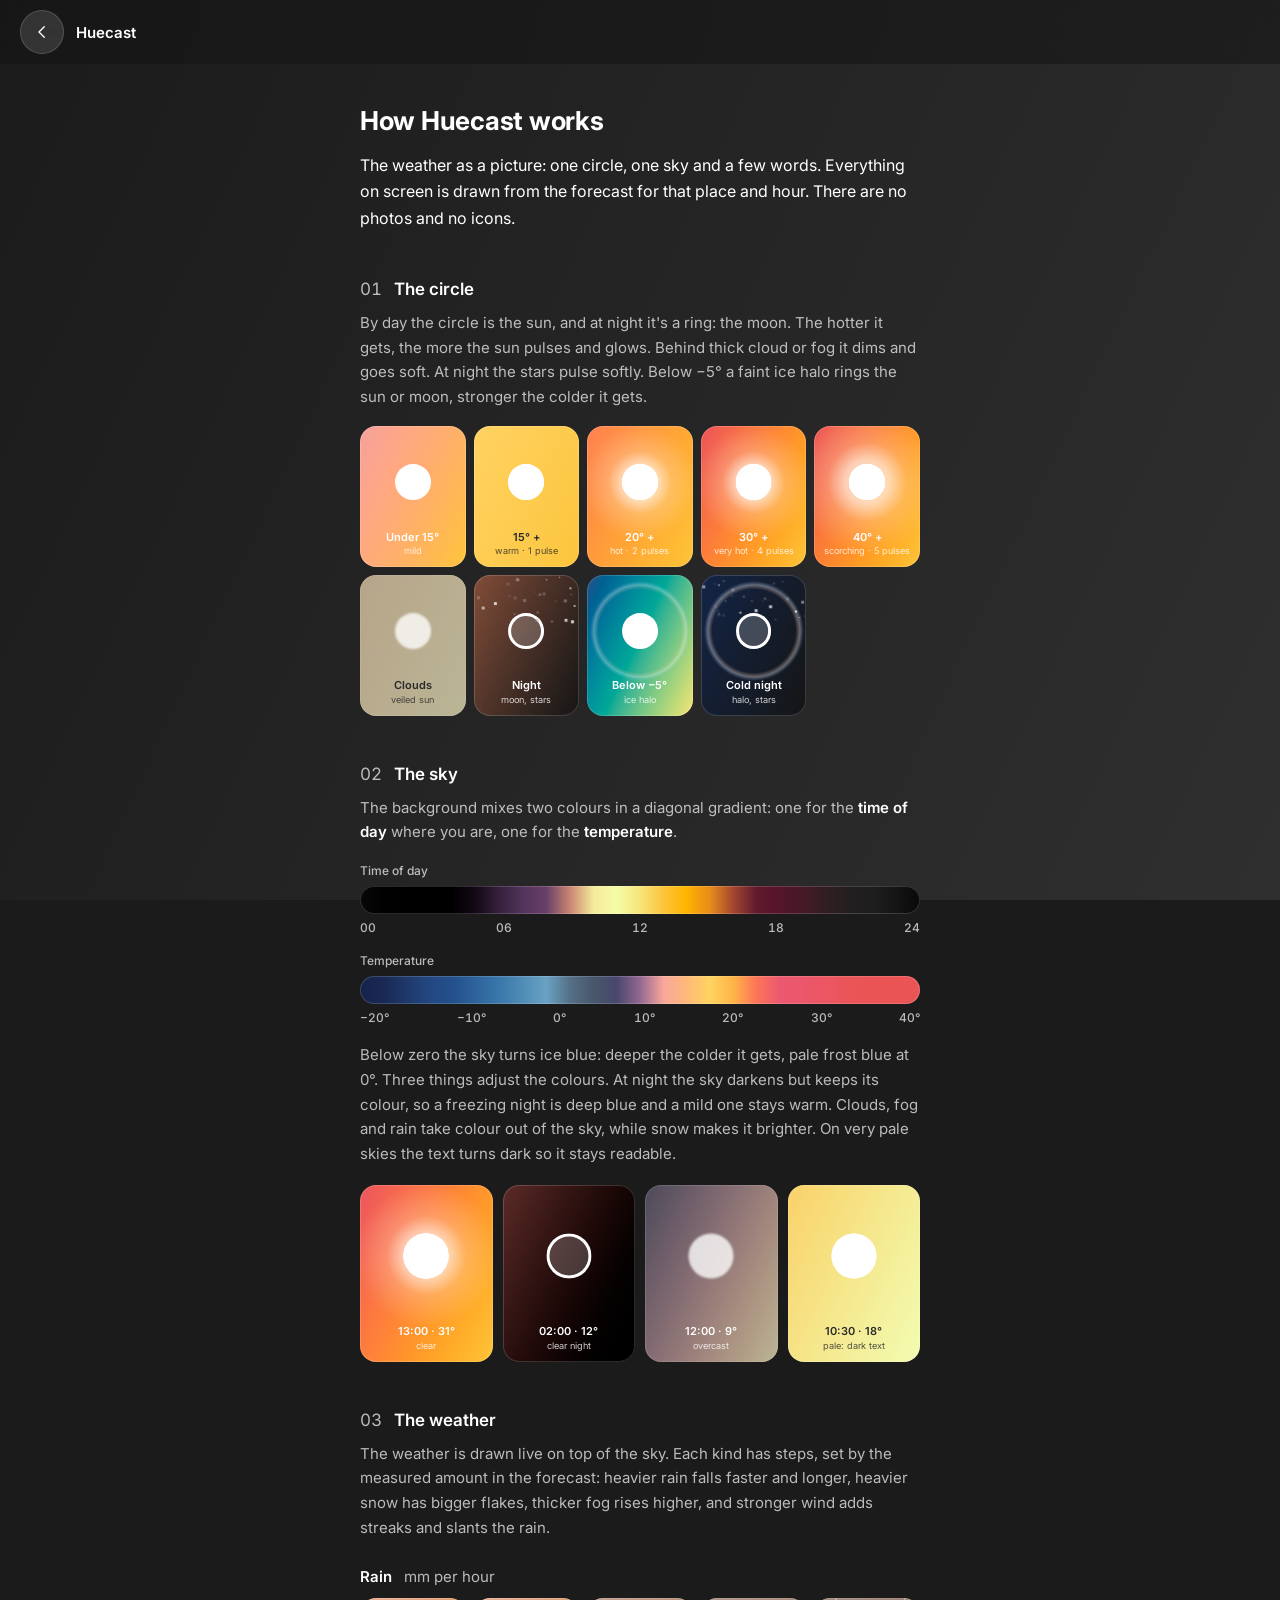
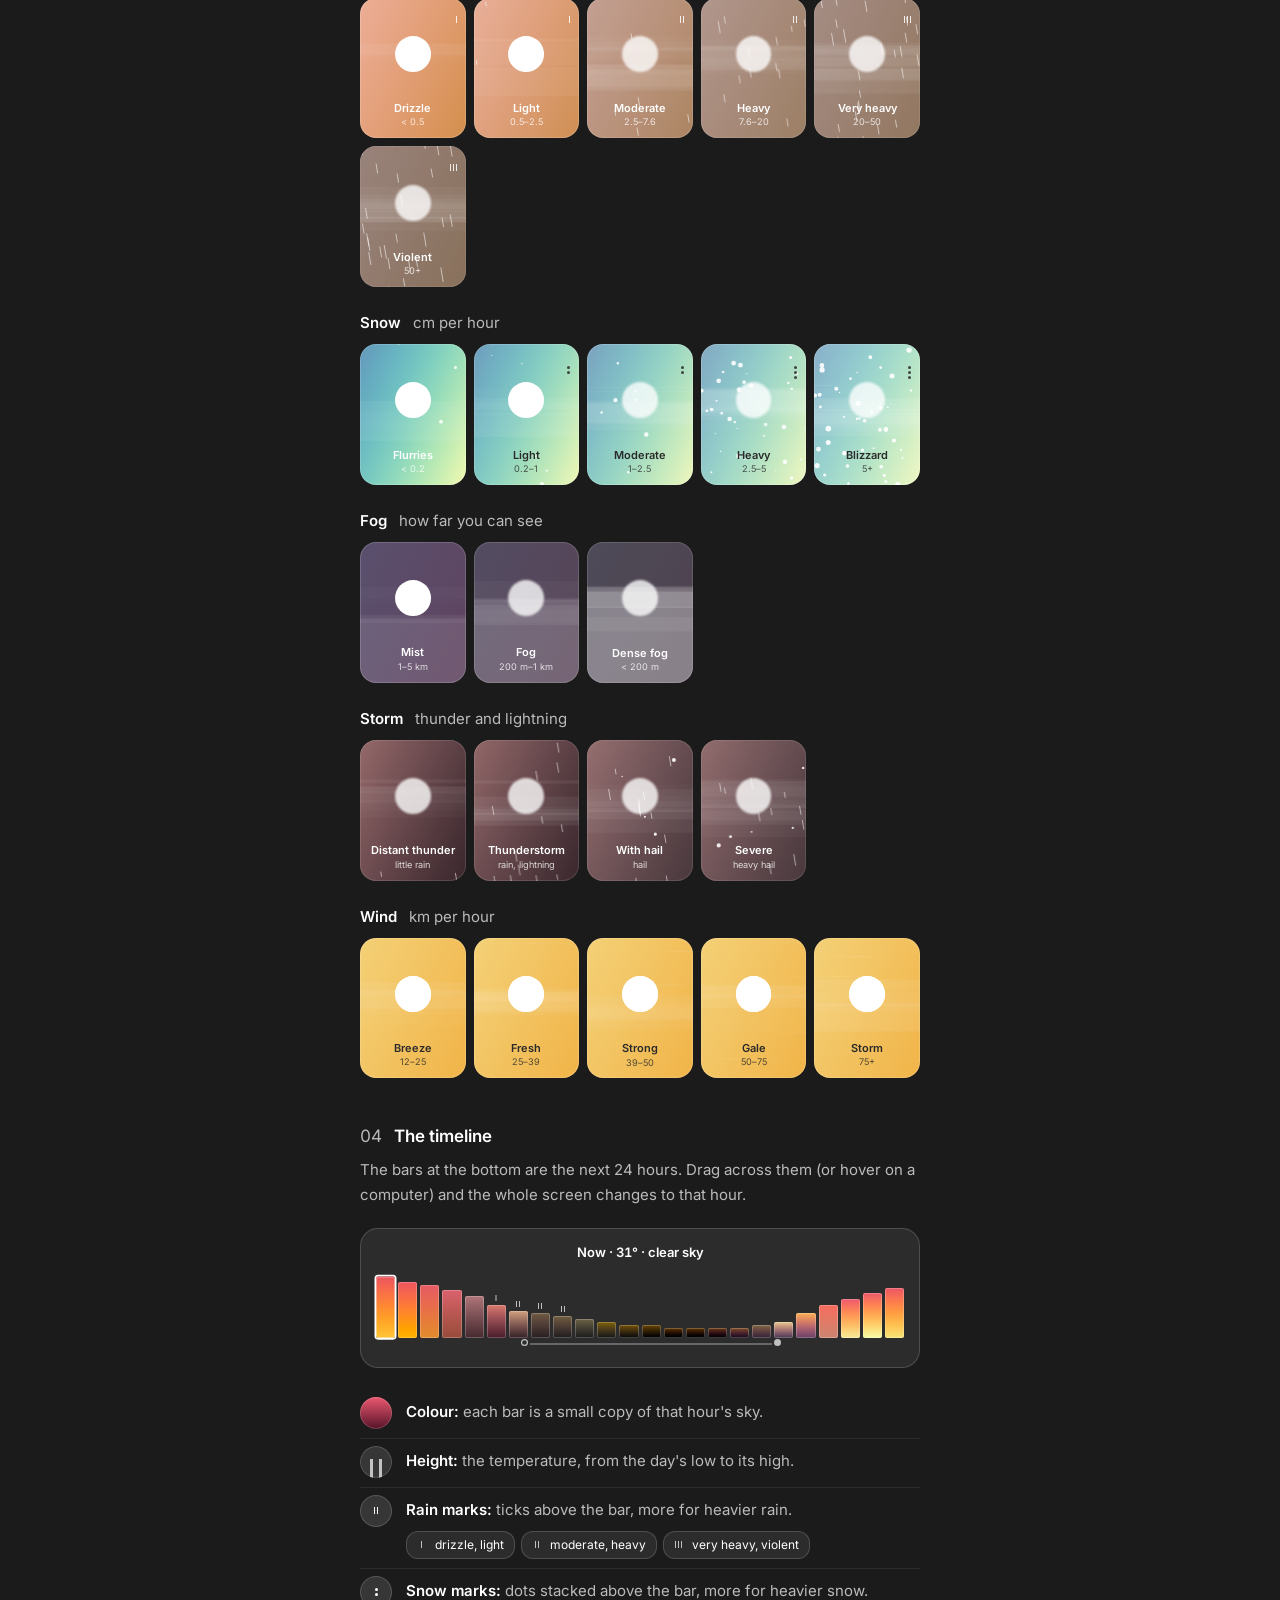
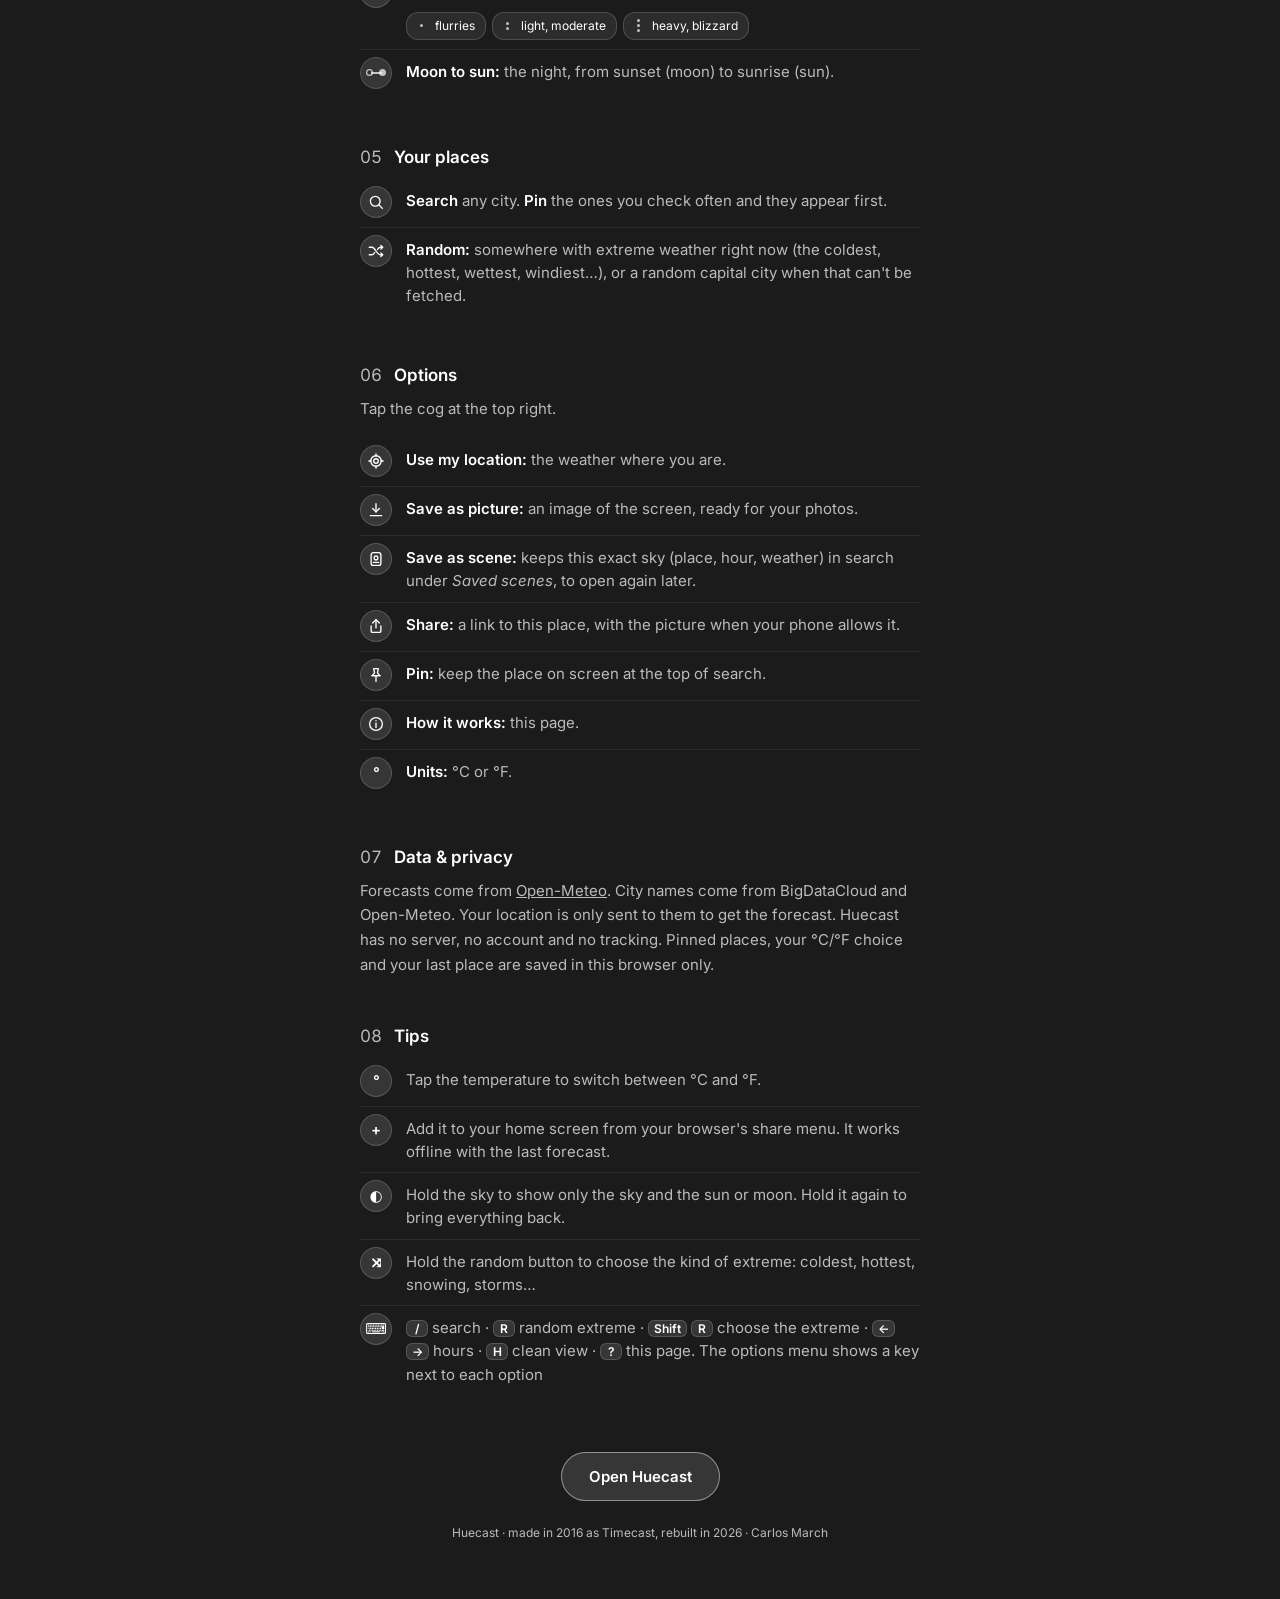
==== commit c9e92560: "Long press the sky to turn wallpaper mode on or off Holding the screen (not a control) for 600 ms sw" ====
--- a/how.html
+++ b/how.html
@@ -35,7 +35,7 @@
 
     <section>
       <h2><span>02</span>The sky</h2>
-      <p>The background mixes two colours in a diagonal gradient: one for the <strong>time of day</strong> where you are, one for the <strong>temperature</strong>. The time of day follows the real sun: sunrise always gets the dawn colours and sunset the evening ones, so a short winter day or a long summer evening keeps its colours in step with the light.</p>
+      <p>The background mixes two colours in a diagonal gradient: one for the <strong>time of day</strong> where you are, one for the <strong>temperature</strong>.</p>
       <div class="strip">
         <div class="strip__label">Time of day</div>
         <div class="strip__bar" id="strip-time"></div>
@@ -114,6 +114,7 @@
       <ul class="legend">
         <li><i class="ic ic--text">°</i><span>Tap the temperature to switch between °C and °F.</span></li>
         <li><i class="ic ic--text">+</i><span>Add it to your home screen from your browser's share menu. It works offline with the last forecast.</span></li>
+        <li><i class="ic ic--text">◐</i><span>Hold the sky to show only the sky and the sun or moon. Hold it again to bring everything back.</span></li>
         <li><i class="ic ic--text">⤨</i><span>Hold the random button to choose the kind of extreme: coldest, hottest, snowing, storms…</span></li>
         <li class="only-keys"><i class="ic ic--text">⌨</i><span><kbd>/</kbd> search · <kbd>R</kbd> random extreme · <kbd>Shift</kbd> <kbd>R</kbd> choose the extreme · <kbd>←</kbd> <kbd>→</kbd> hours · <kbd>H</kbd> clean view · <kbd>?</kbd> this page. The options menu shows a key next to each option</span></li>
       </ul>
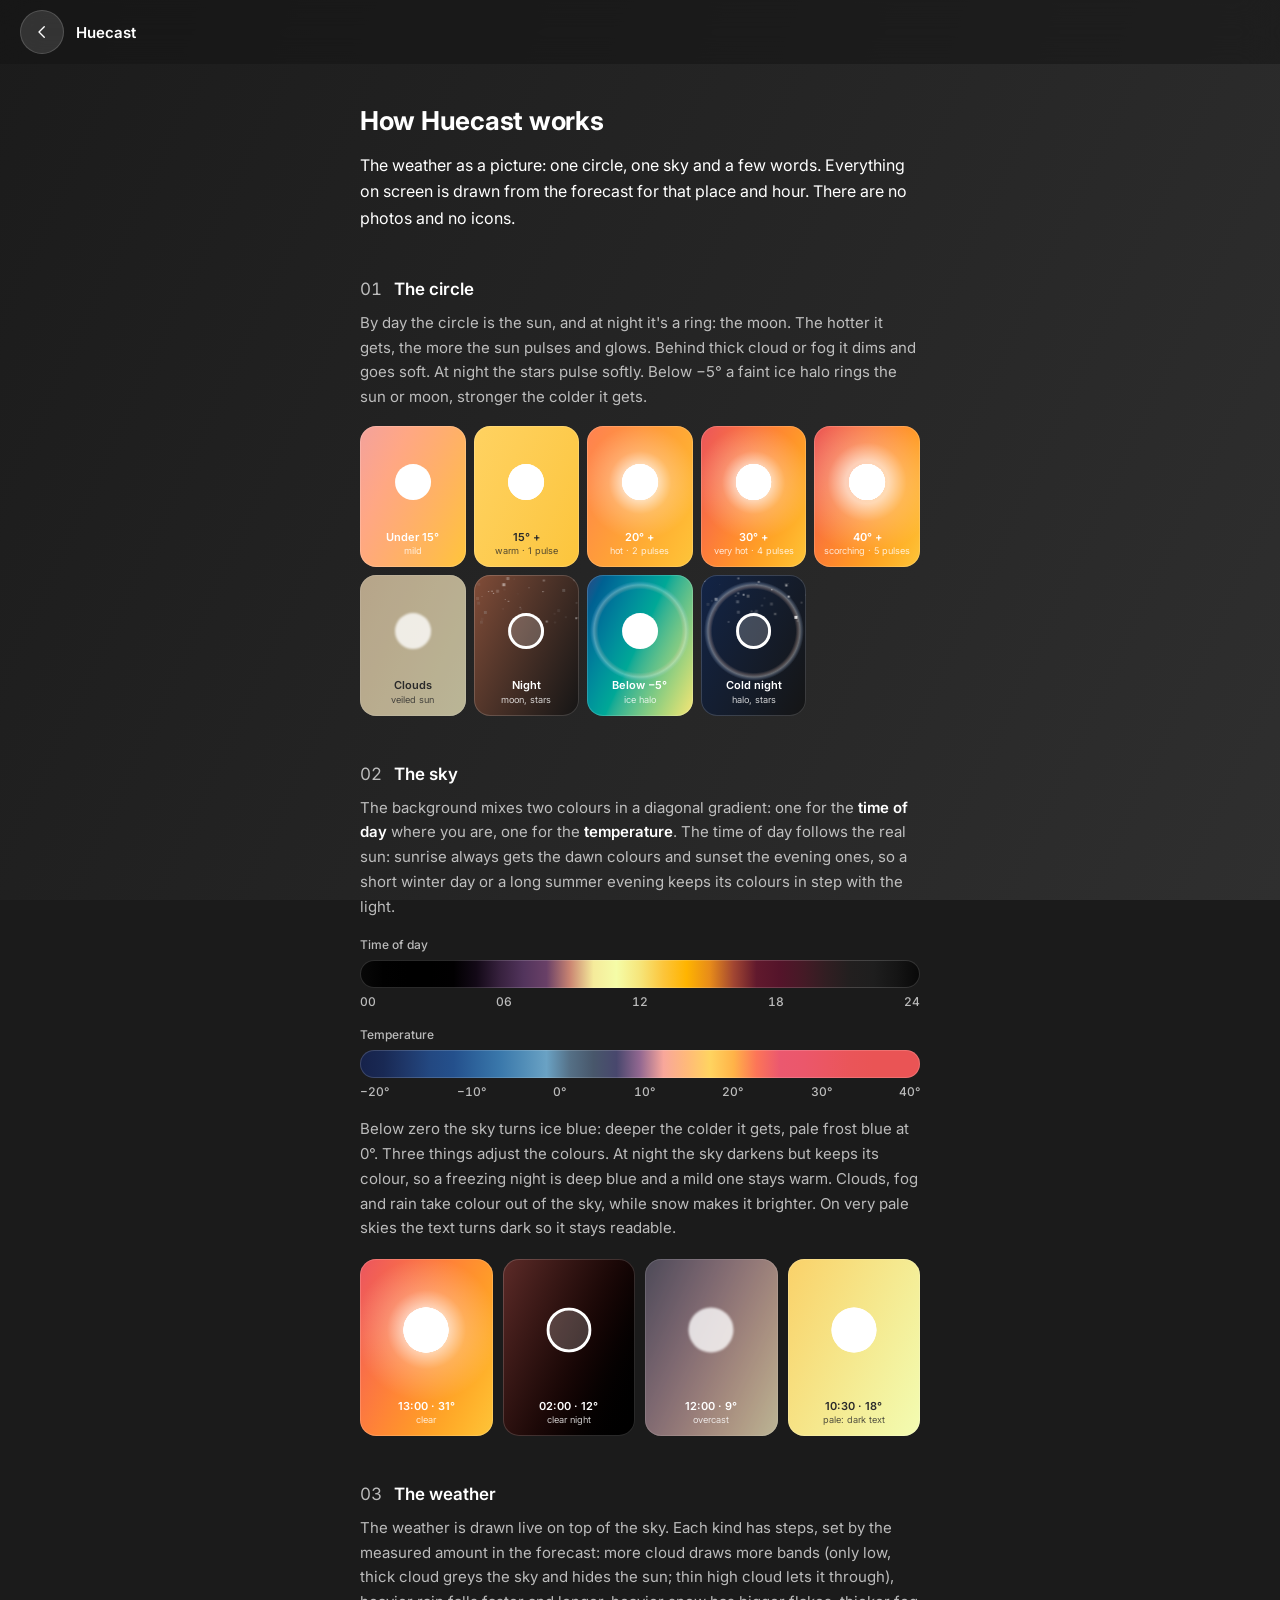
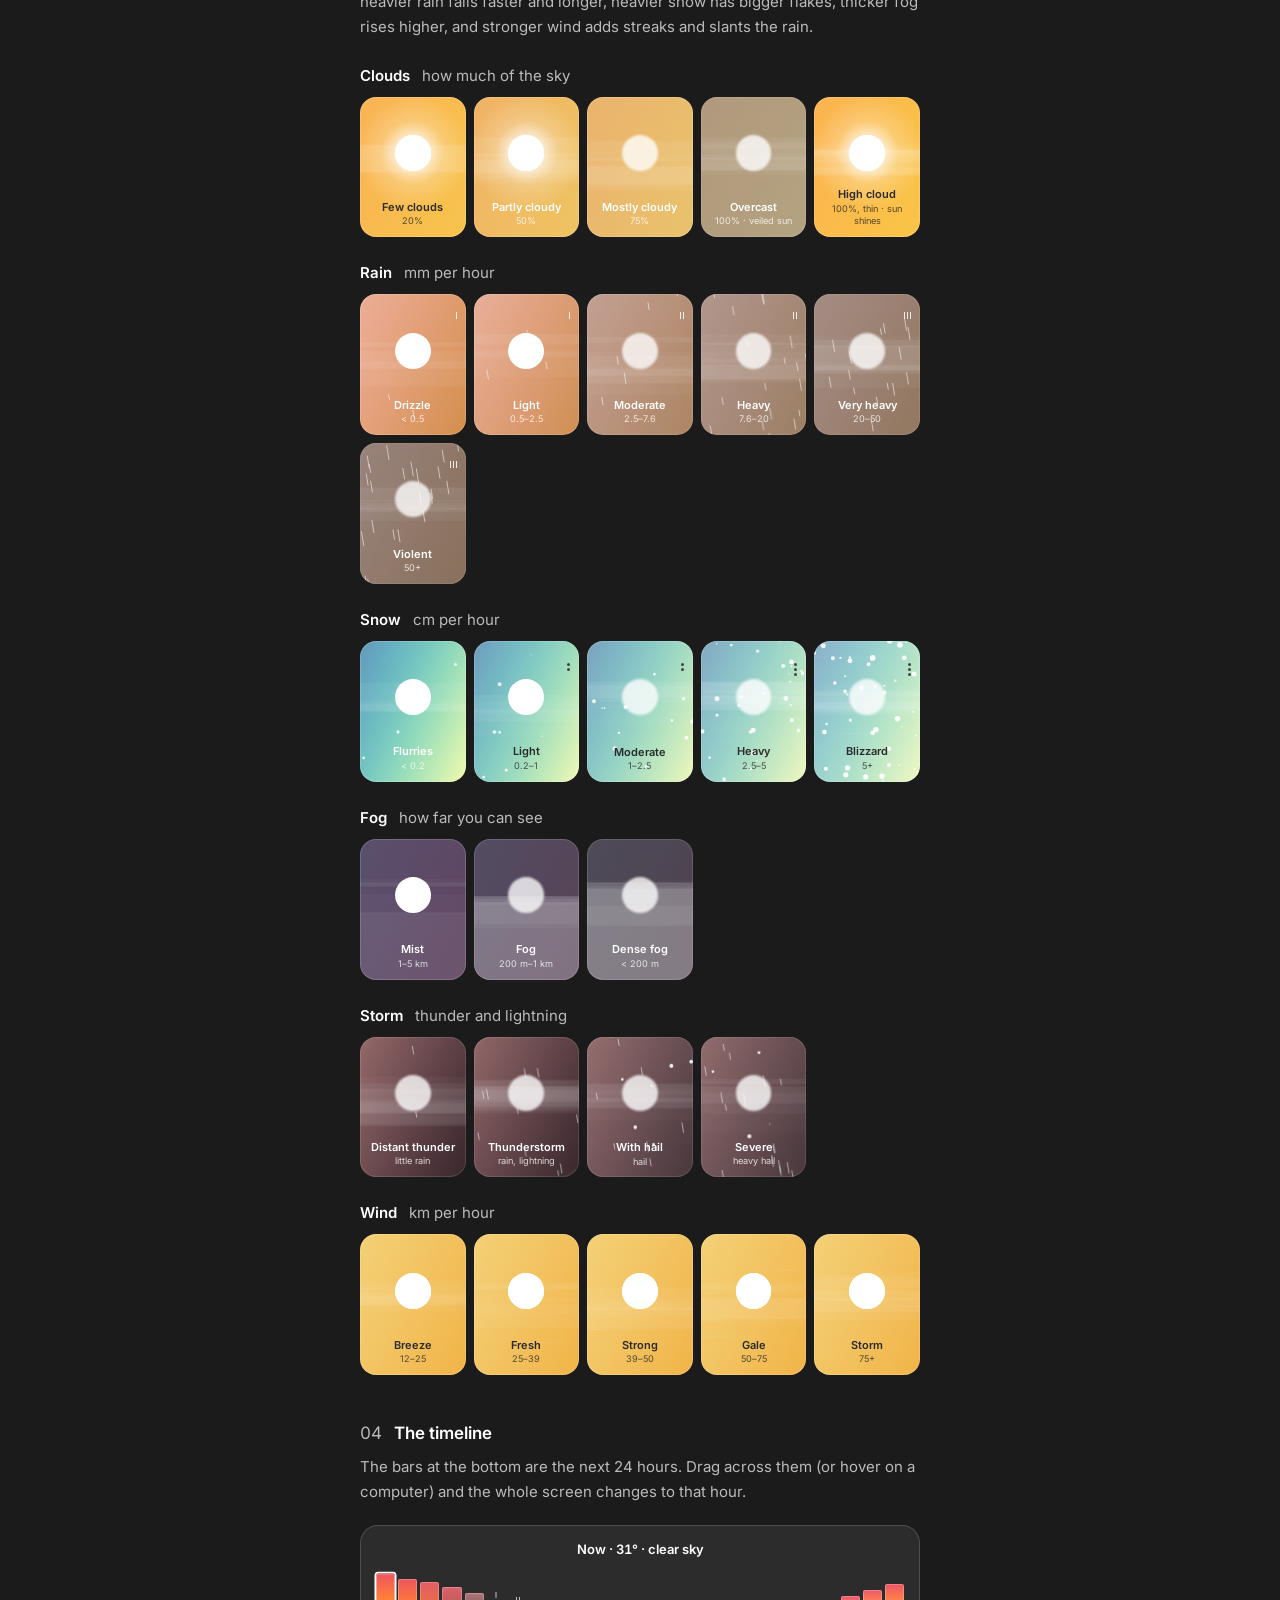
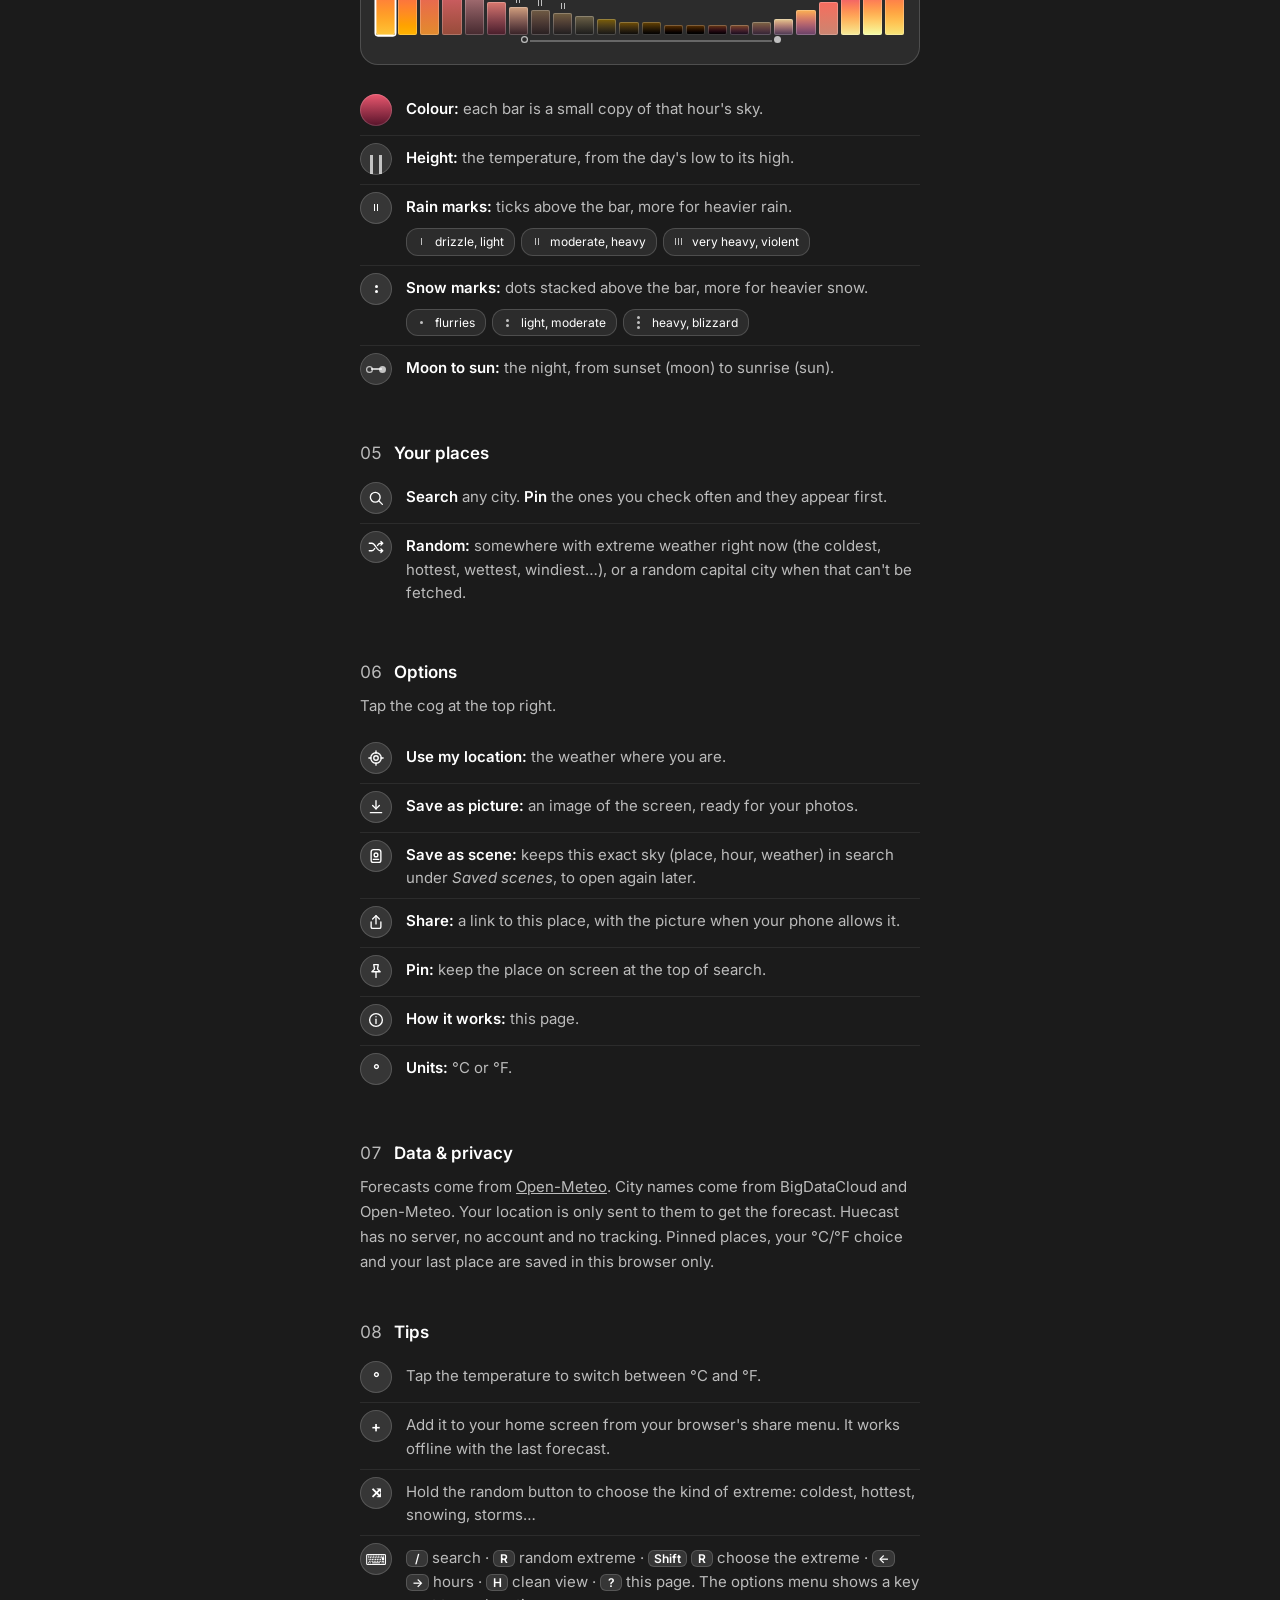
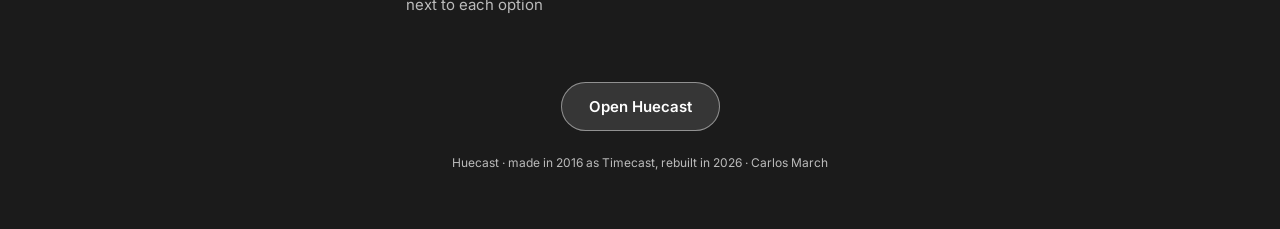
==== commit 53d51dfa: "Clouds follow the measured cloud cover Cloud bands came from the weather code alone (3, 7 or 15 band" ====
--- a/how.html
+++ b/how.html
@@ -35,7 +35,7 @@
 
     <section>
       <h2><span>02</span>The sky</h2>
-      <p>The background mixes two colours in a diagonal gradient: one for the <strong>time of day</strong> where you are, one for the <strong>temperature</strong>.</p>
+      <p>The background mixes two colours in a diagonal gradient: one for the <strong>time of day</strong> where you are, one for the <strong>temperature</strong>. The time of day follows the real sun: sunrise always gets the dawn colours and sunset the evening ones, so a short winter day or a long summer evening keeps its colours in step with the light.</p>
       <div class="strip">
         <div class="strip__label">Time of day</div>
         <div class="strip__bar" id="strip-time"></div>
@@ -52,7 +52,9 @@
 
     <section>
       <h2><span>03</span>The weather</h2>
-      <p>The weather is drawn live on top of the sky. Each kind has steps, set by the measured amount in the forecast: heavier rain falls faster and longer, heavier snow has bigger flakes, thicker fog rises higher, and stronger wind adds streaks and slants the rain.</p>
+      <p>The weather is drawn live on top of the sky. Each kind has steps, set by the measured amount in the forecast: more cloud draws more bands (only low, thick cloud greys the sky and hides the sun; thin high cloud lets it through), heavier rain falls faster and longer, heavier snow has bigger flakes, thicker fog rises higher, and stronger wind adds streaks and slants the rain.</p>
+      <h3>Clouds <span>how much of the sky</span></h3>
+      <div class="steps" id="demo-clouds"></div>
       <h3>Rain <span>mm per hour</span></h3>
       <div class="steps" id="demo-rain"></div>
       <h3>Snow <span>cm per hour</span></h3>
@@ -114,7 +116,6 @@
       <ul class="legend">
         <li><i class="ic ic--text">°</i><span>Tap the temperature to switch between °C and °F.</span></li>
         <li><i class="ic ic--text">+</i><span>Add it to your home screen from your browser's share menu. It works offline with the last forecast.</span></li>
-        <li><i class="ic ic--text">◐</i><span>Hold the sky to show only the sky and the sun or moon. Hold it again to bring everything back.</span></li>
         <li><i class="ic ic--text">⤨</i><span>Hold the random button to choose the kind of extreme: coldest, hottest, snowing, storms…</span></li>
         <li class="only-keys"><i class="ic ic--text">⌨</i><span><kbd>/</kbd> search · <kbd>R</kbd> random extreme · <kbd>Shift</kbd> <kbd>R</kbd> choose the extreme · <kbd>←</kbd> <kbd>→</kbd> hours · <kbd>H</kbd> clean view · <kbd>?</kbd> this page. The options menu shows a key next to each option</span></li>
       </ul>
--- a/css/tokens.css
+++ b/css/tokens.css
@@ -65,6 +65,9 @@
   --glass-row: rgba(255, 255, 255, 0.08);
   --glass-stroke: rgba(255, 255, 255, 0.16);
   --glass-stroke-strong: rgba(255, 255, 255, 0.45);
+  --glass-sheen: rgba(255, 255, 255, 0.5);      /* bright top rim on the toolbar buttons */
+  --glass-sheen-low: rgba(255, 255, 255, 0.14); /* fainter bottom rim */
+  --glass-shadow: rgba(0, 0, 0, 0.14);          /* lifts the toolbar buttons off the sky */
   --on-glass: var(--white);
   --on-glass-soft: rgba(255, 255, 255, 0.55);
   --on-glass-placeholder: rgba(255, 255, 255, 0.45);
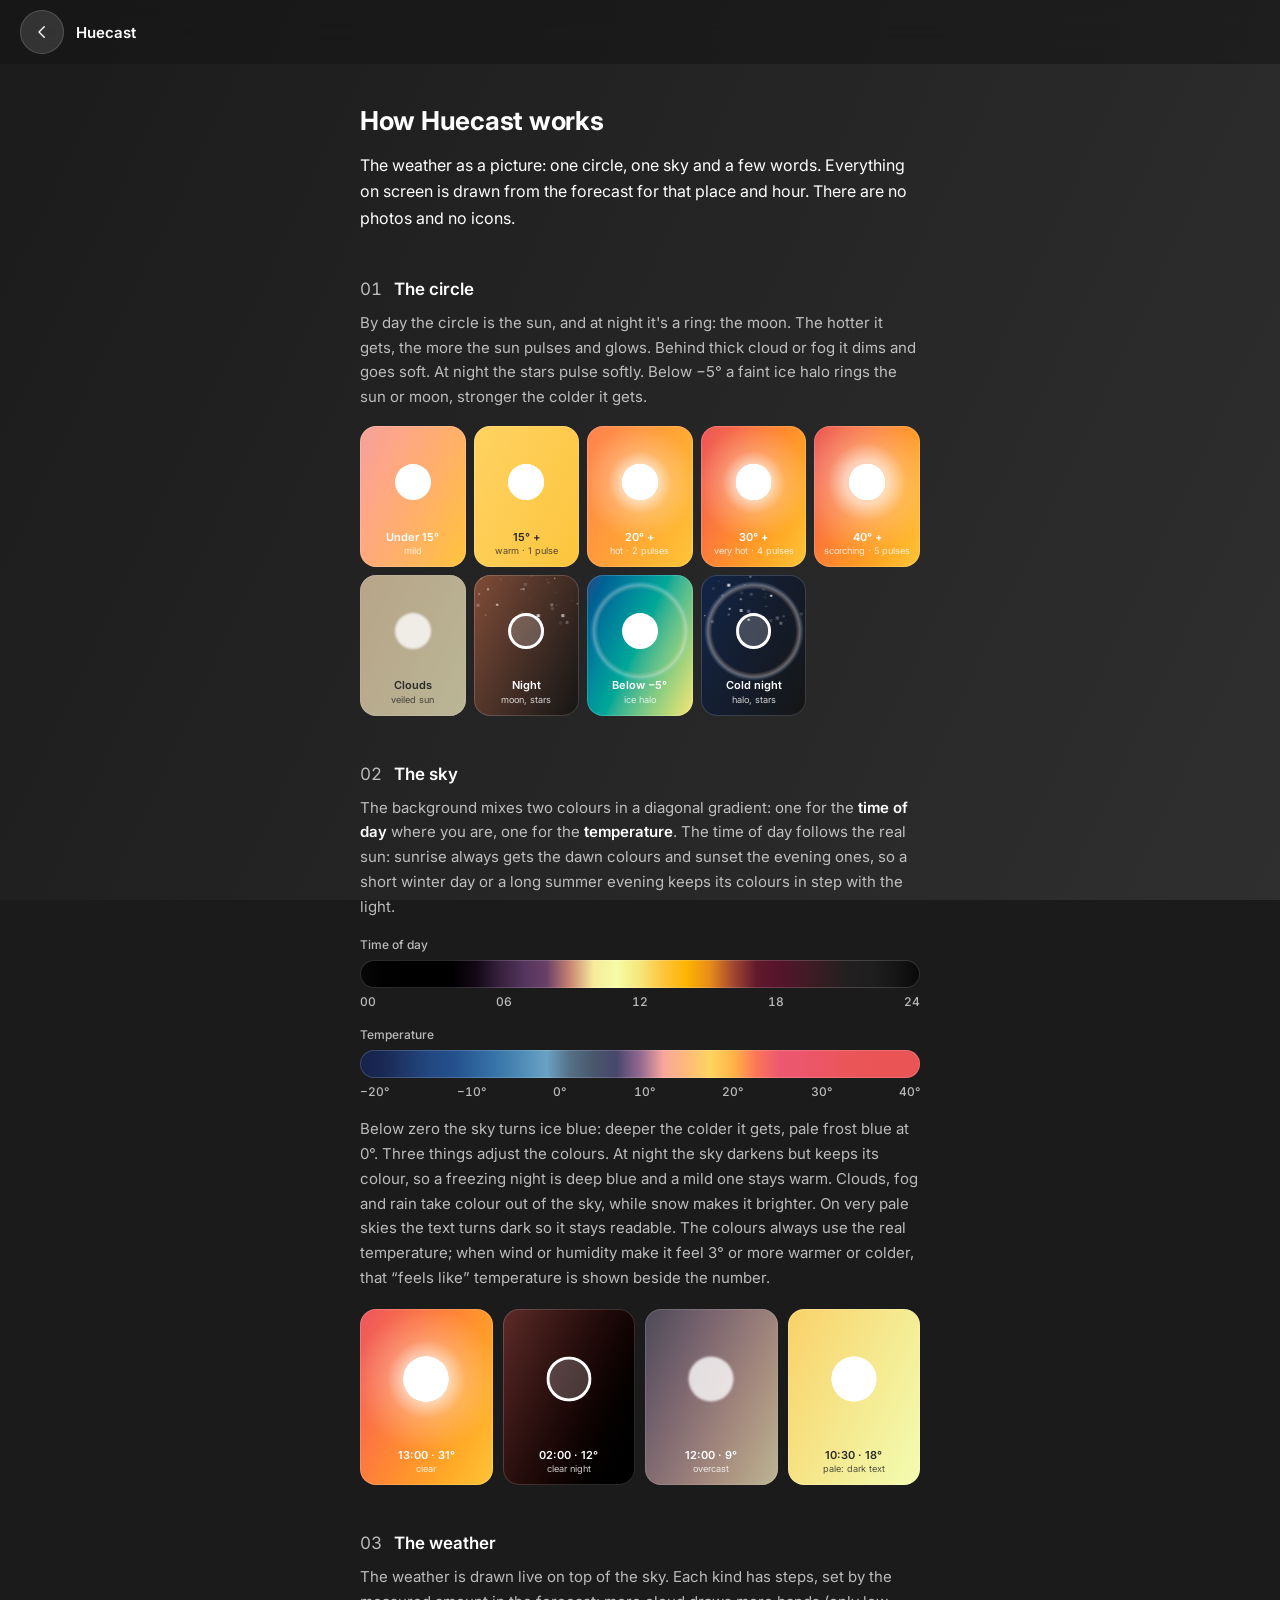
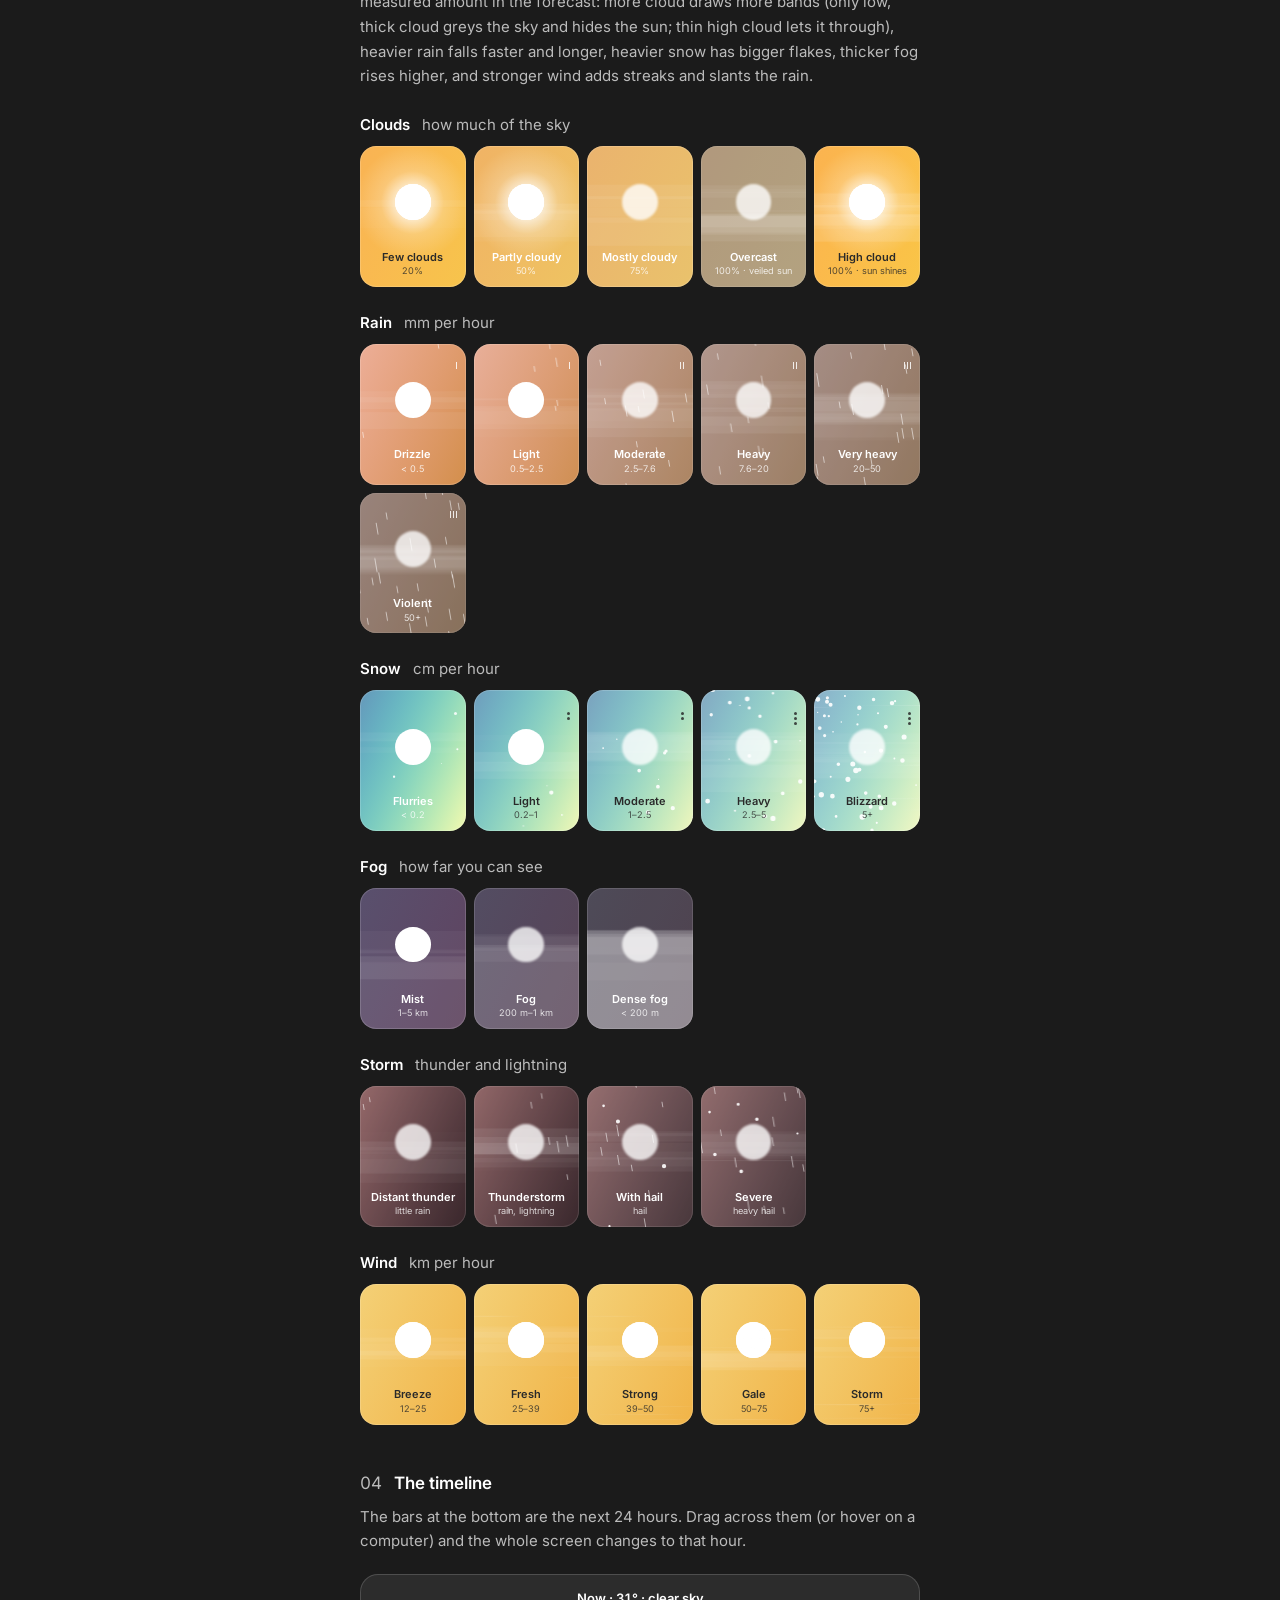
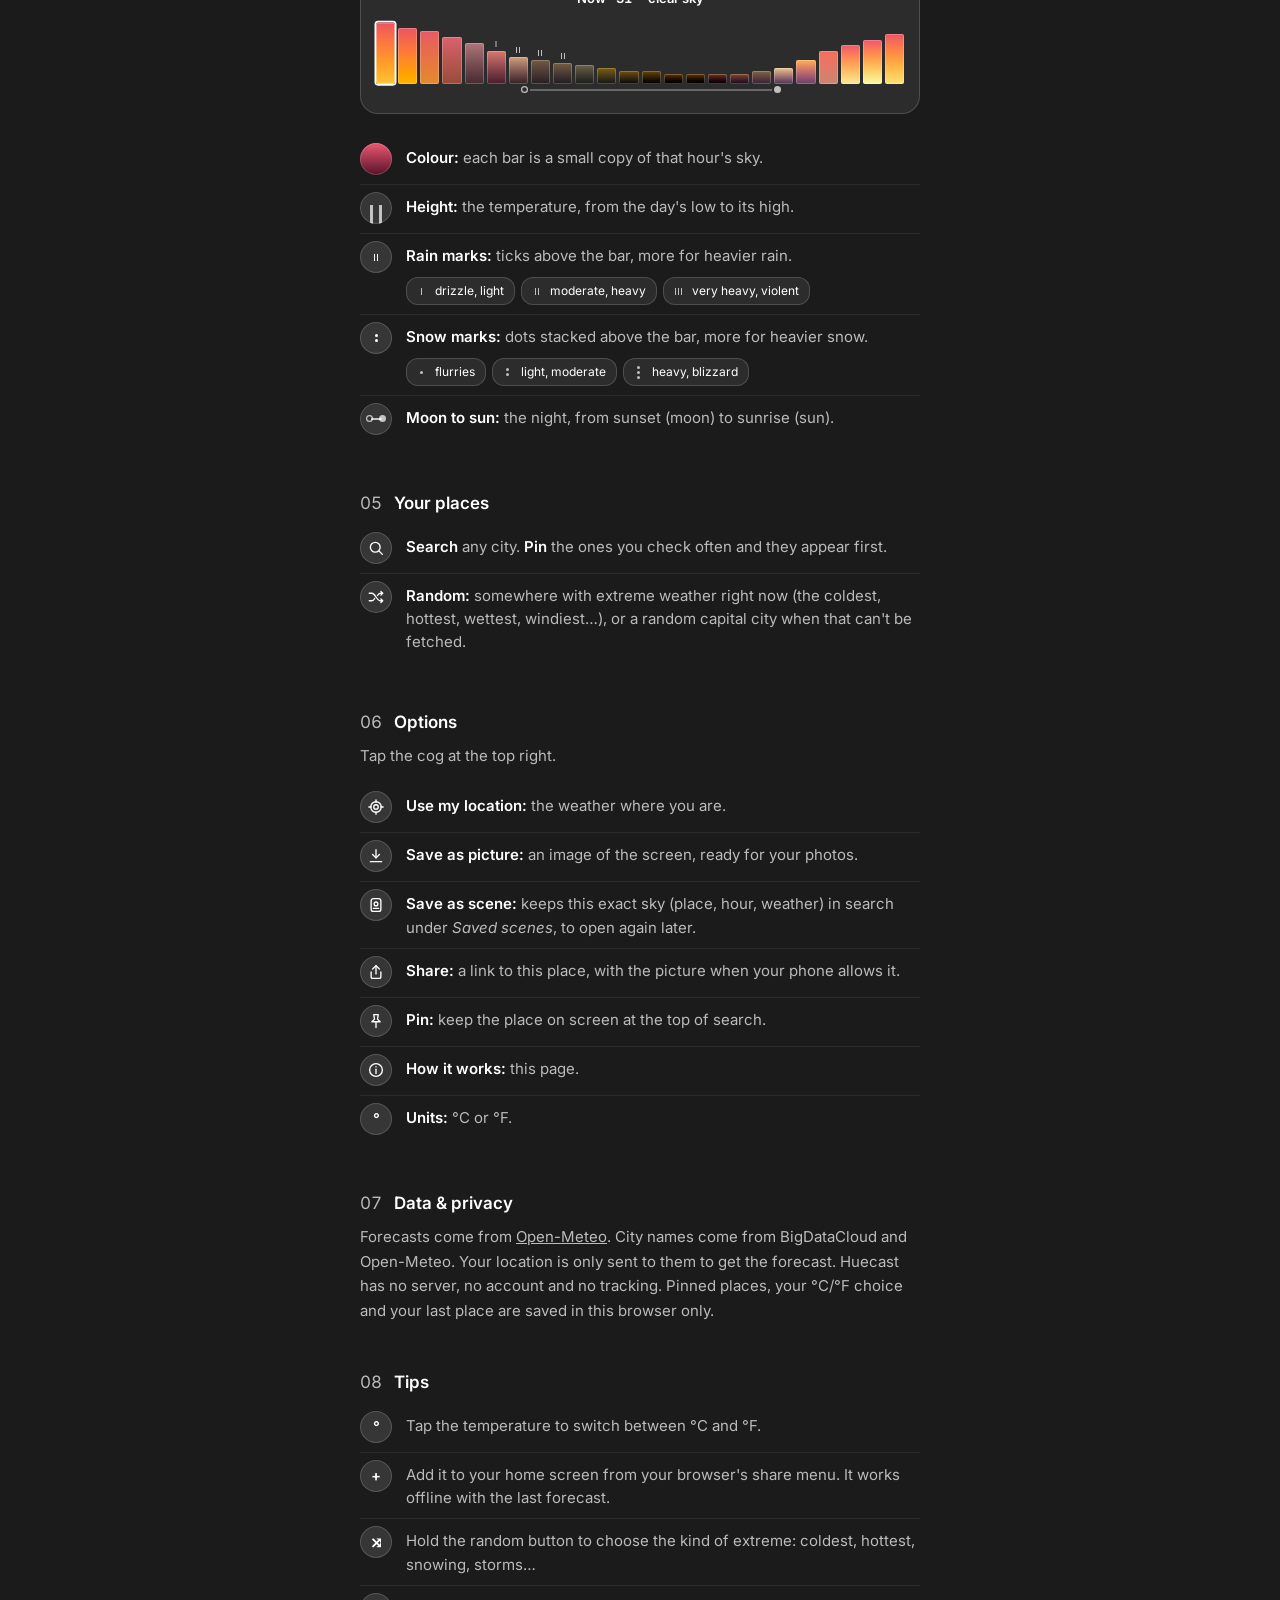
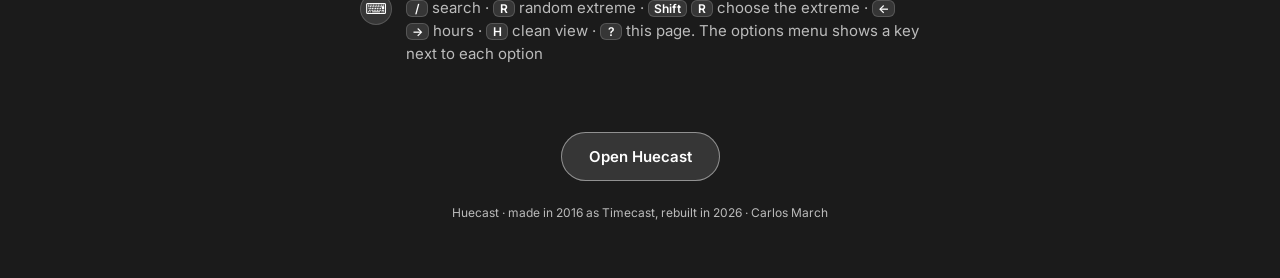
==== commit 029460e5: "Show "feels like" beside the temperature apparent_temperature was fetched for now but never shown. A" ====
--- a/how.html
+++ b/how.html
@@ -46,7 +46,7 @@
         <div class="strip__bar" id="strip-temp"></div>
         <div class="strip__ticks"><span>−20°</span><span>−10°</span><span>0°</span><span>10°</span><span>20°</span><span>30°</span><span>40°</span></div>
       </div>
-      <p>Below zero the sky turns ice blue: deeper the colder it gets, pale frost blue at 0°. Three things adjust the colours. At night the sky darkens but keeps its colour, so a freezing night is deep blue and a mild one stays warm. Clouds, fog and rain take colour out of the sky, while snow makes it brighter. On very pale skies the text turns dark so it stays readable.</p>
+      <p>Below zero the sky turns ice blue: deeper the colder it gets, pale frost blue at 0°. Three things adjust the colours. At night the sky darkens but keeps its colour, so a freezing night is deep blue and a mild one stays warm. Clouds, fog and rain take colour out of the sky, while snow makes it brighter. On very pale skies the text turns dark so it stays readable. The colours always use the real temperature; when wind or humidity make it feel 3° or more warmer or colder, that “feels like” temperature is shown beside the number.</p>
       <div class="tiles tiles--4" id="demo-skies"></div>
     </section>
 
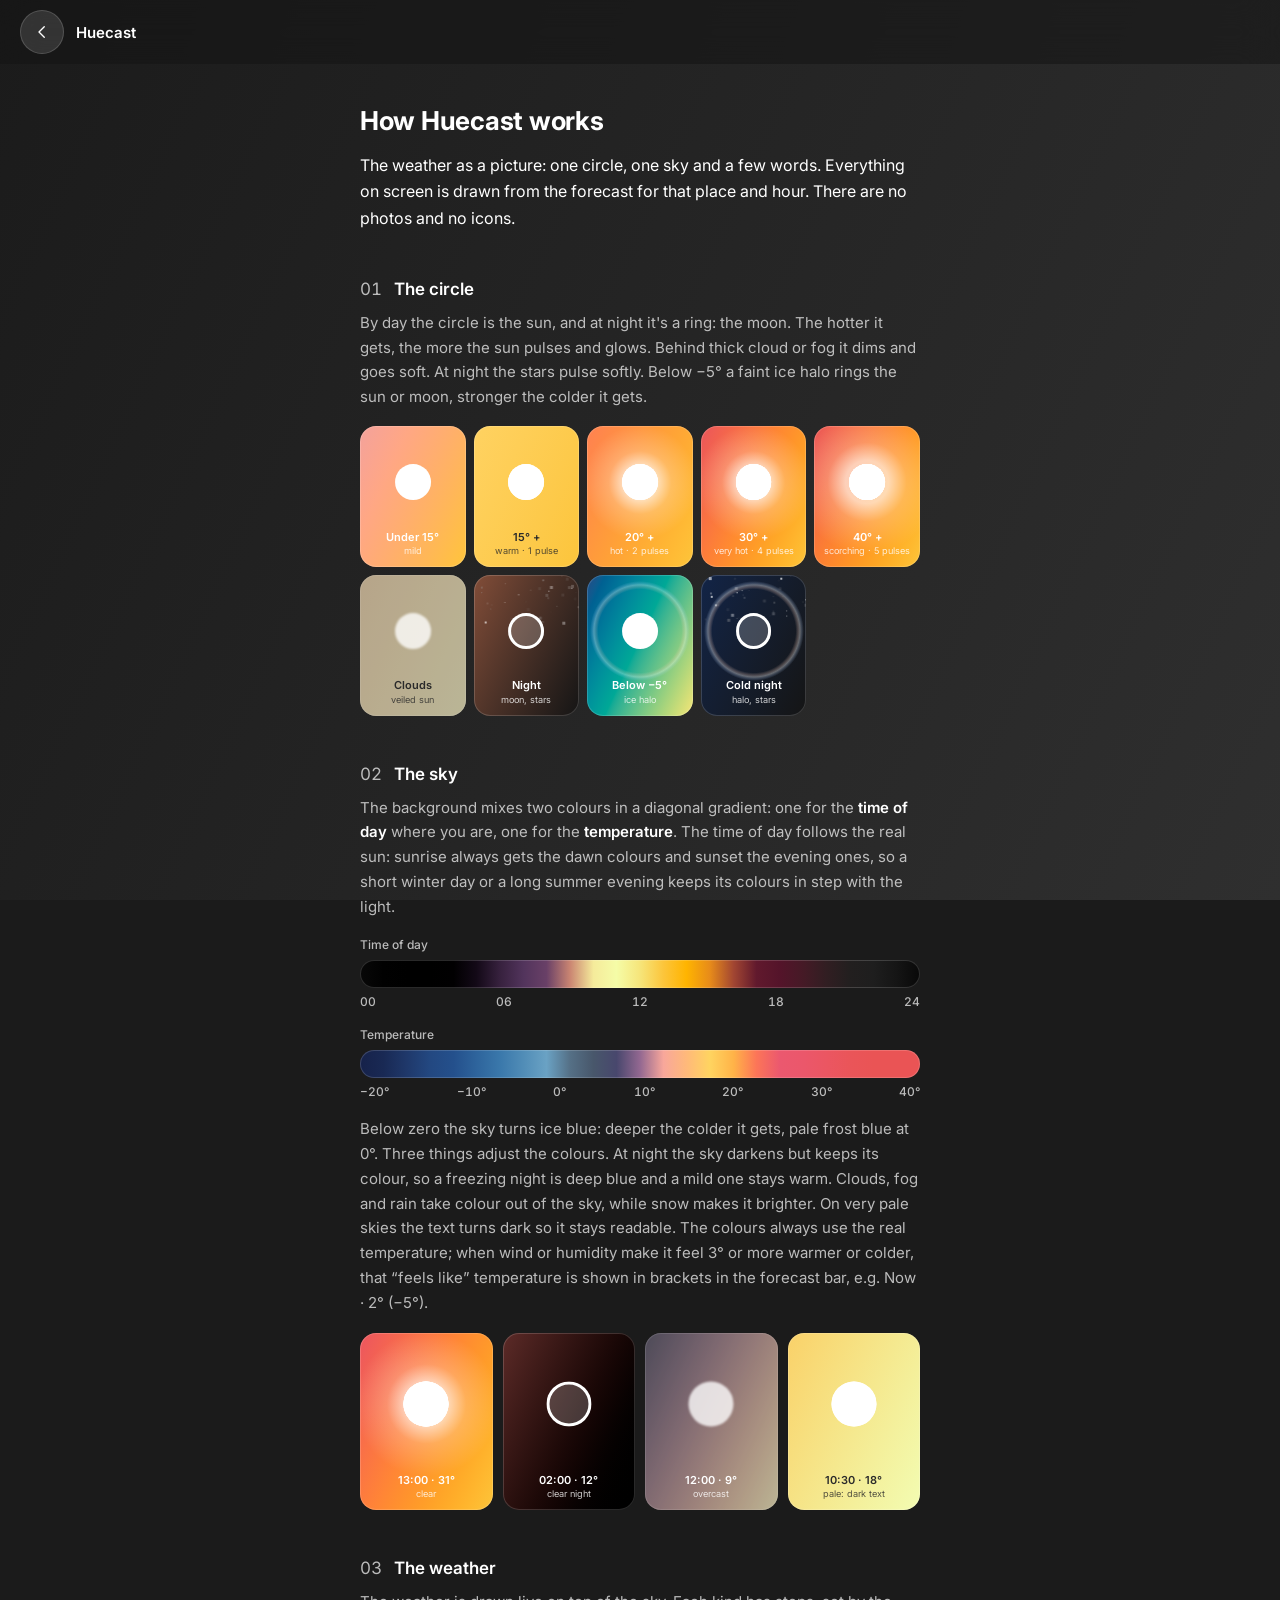
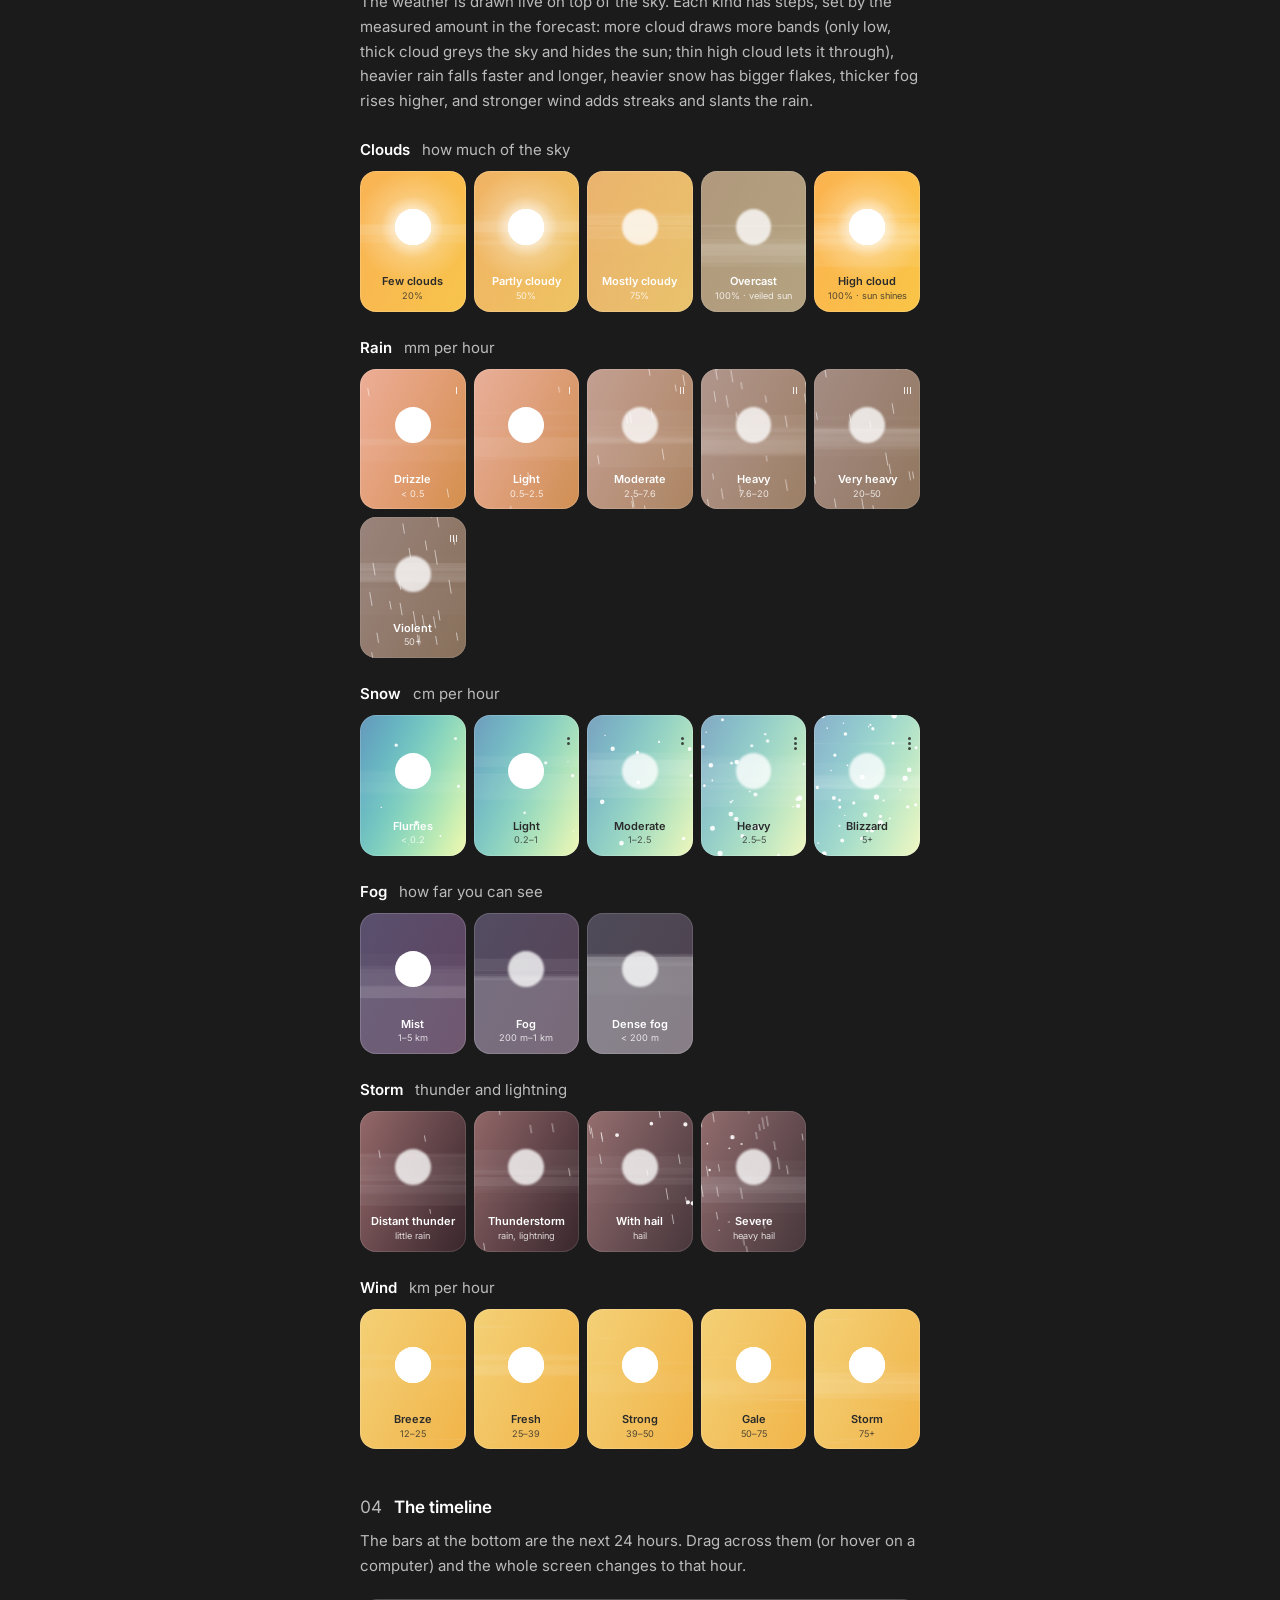
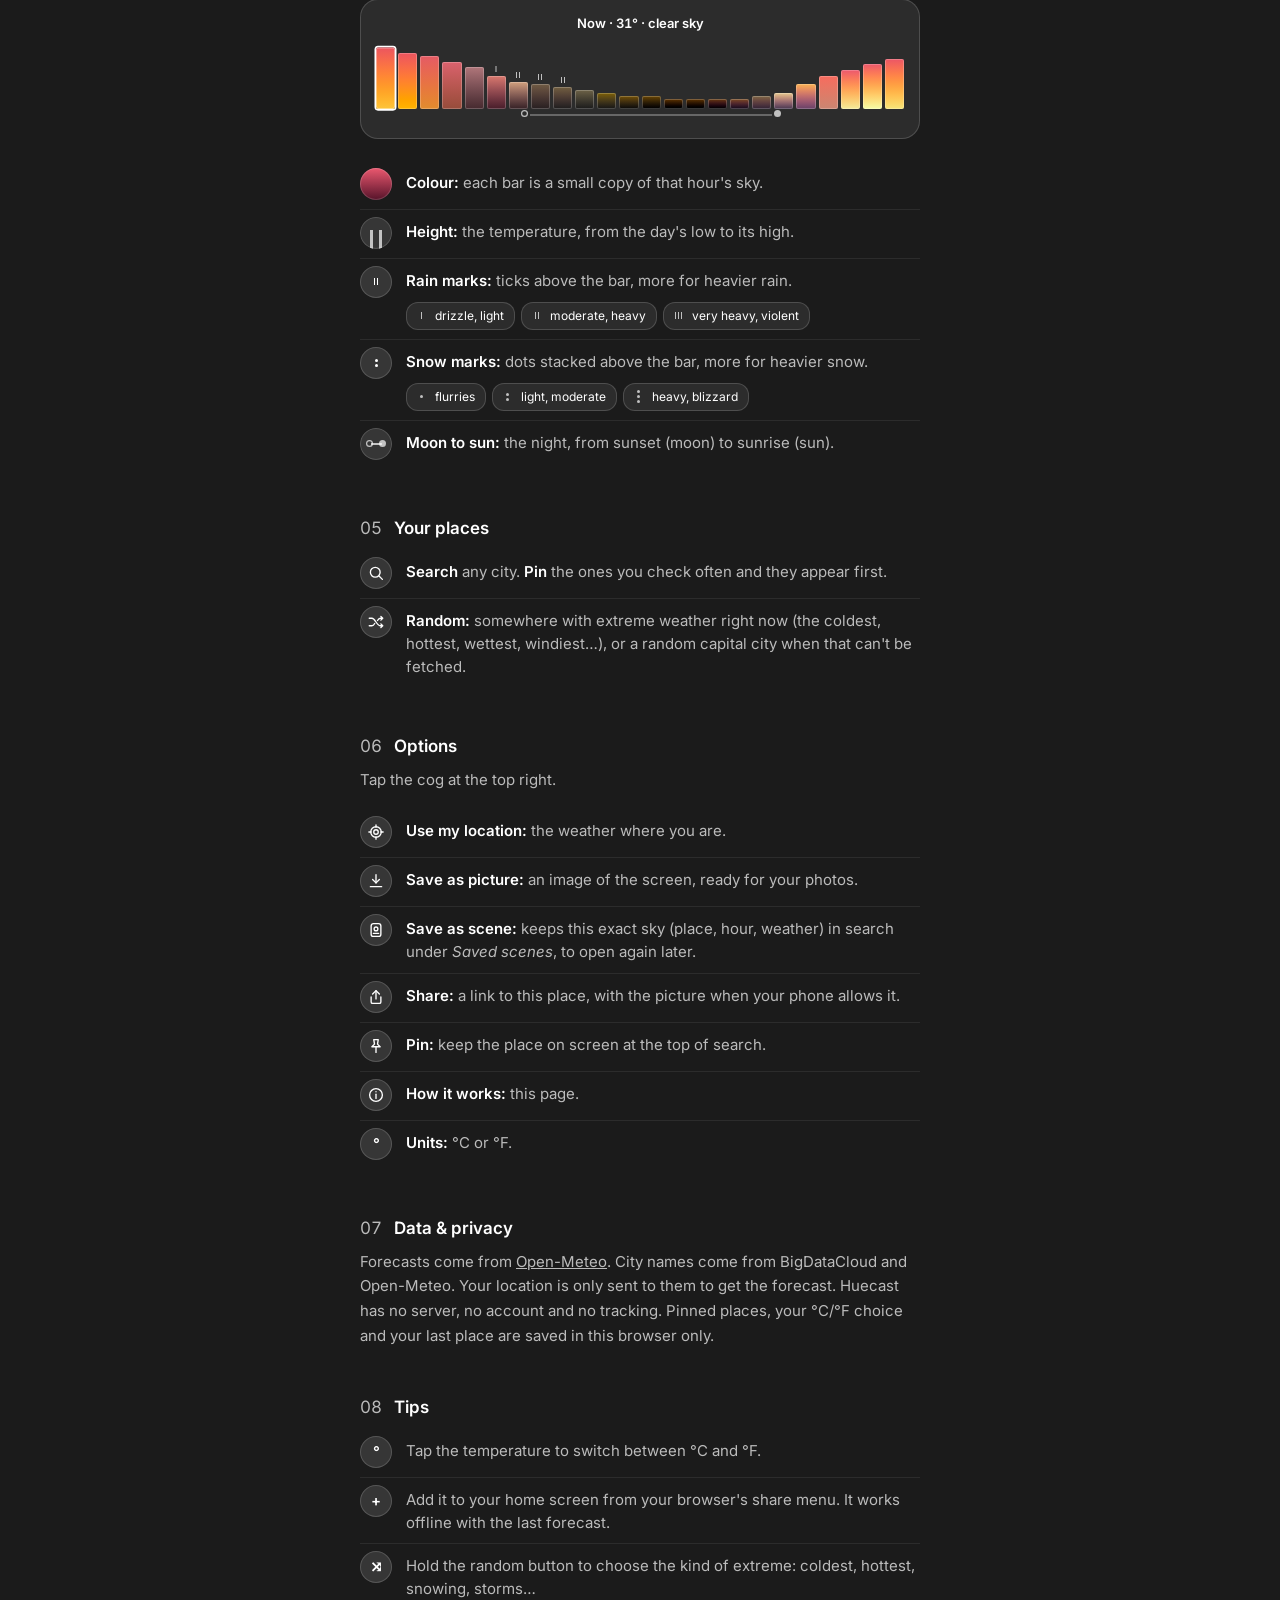
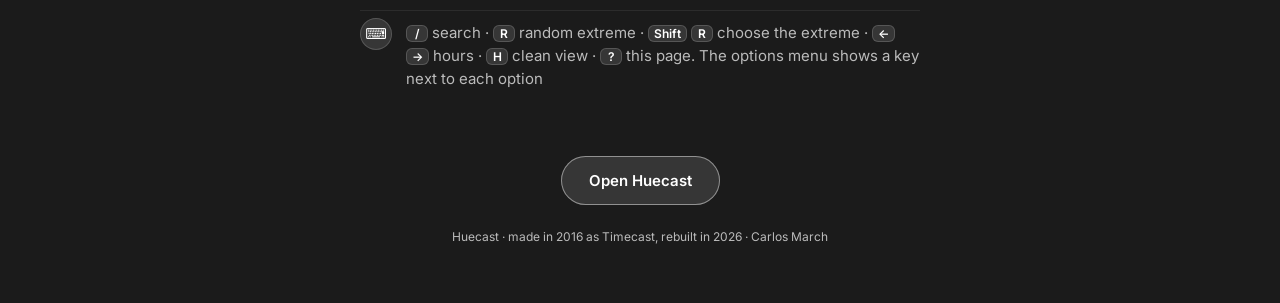
==== commit 4b3da367: "Move "feels like" to the forecast bar label Show it as a bracketed number after the temperature, Now" ====
--- a/how.html
+++ b/how.html
@@ -46,7 +46,7 @@
         <div class="strip__bar" id="strip-temp"></div>
         <div class="strip__ticks"><span>−20°</span><span>−10°</span><span>0°</span><span>10°</span><span>20°</span><span>30°</span><span>40°</span></div>
       </div>
-      <p>Below zero the sky turns ice blue: deeper the colder it gets, pale frost blue at 0°. Three things adjust the colours. At night the sky darkens but keeps its colour, so a freezing night is deep blue and a mild one stays warm. Clouds, fog and rain take colour out of the sky, while snow makes it brighter. On very pale skies the text turns dark so it stays readable. The colours always use the real temperature; when wind or humidity make it feel 3° or more warmer or colder, that “feels like” temperature is shown beside the number.</p>
+      <p>Below zero the sky turns ice blue: deeper the colder it gets, pale frost blue at 0°. Three things adjust the colours. At night the sky darkens but keeps its colour, so a freezing night is deep blue and a mild one stays warm. Clouds, fog and rain take colour out of the sky, while snow makes it brighter. On very pale skies the text turns dark so it stays readable. The colours always use the real temperature; when wind or humidity make it feel 3° or more warmer or colder, that “feels like” temperature is shown in brackets in the forecast bar, e.g. Now · 2° (−5°).</p>
       <div class="tiles tiles--4" id="demo-skies"></div>
     </section>
 
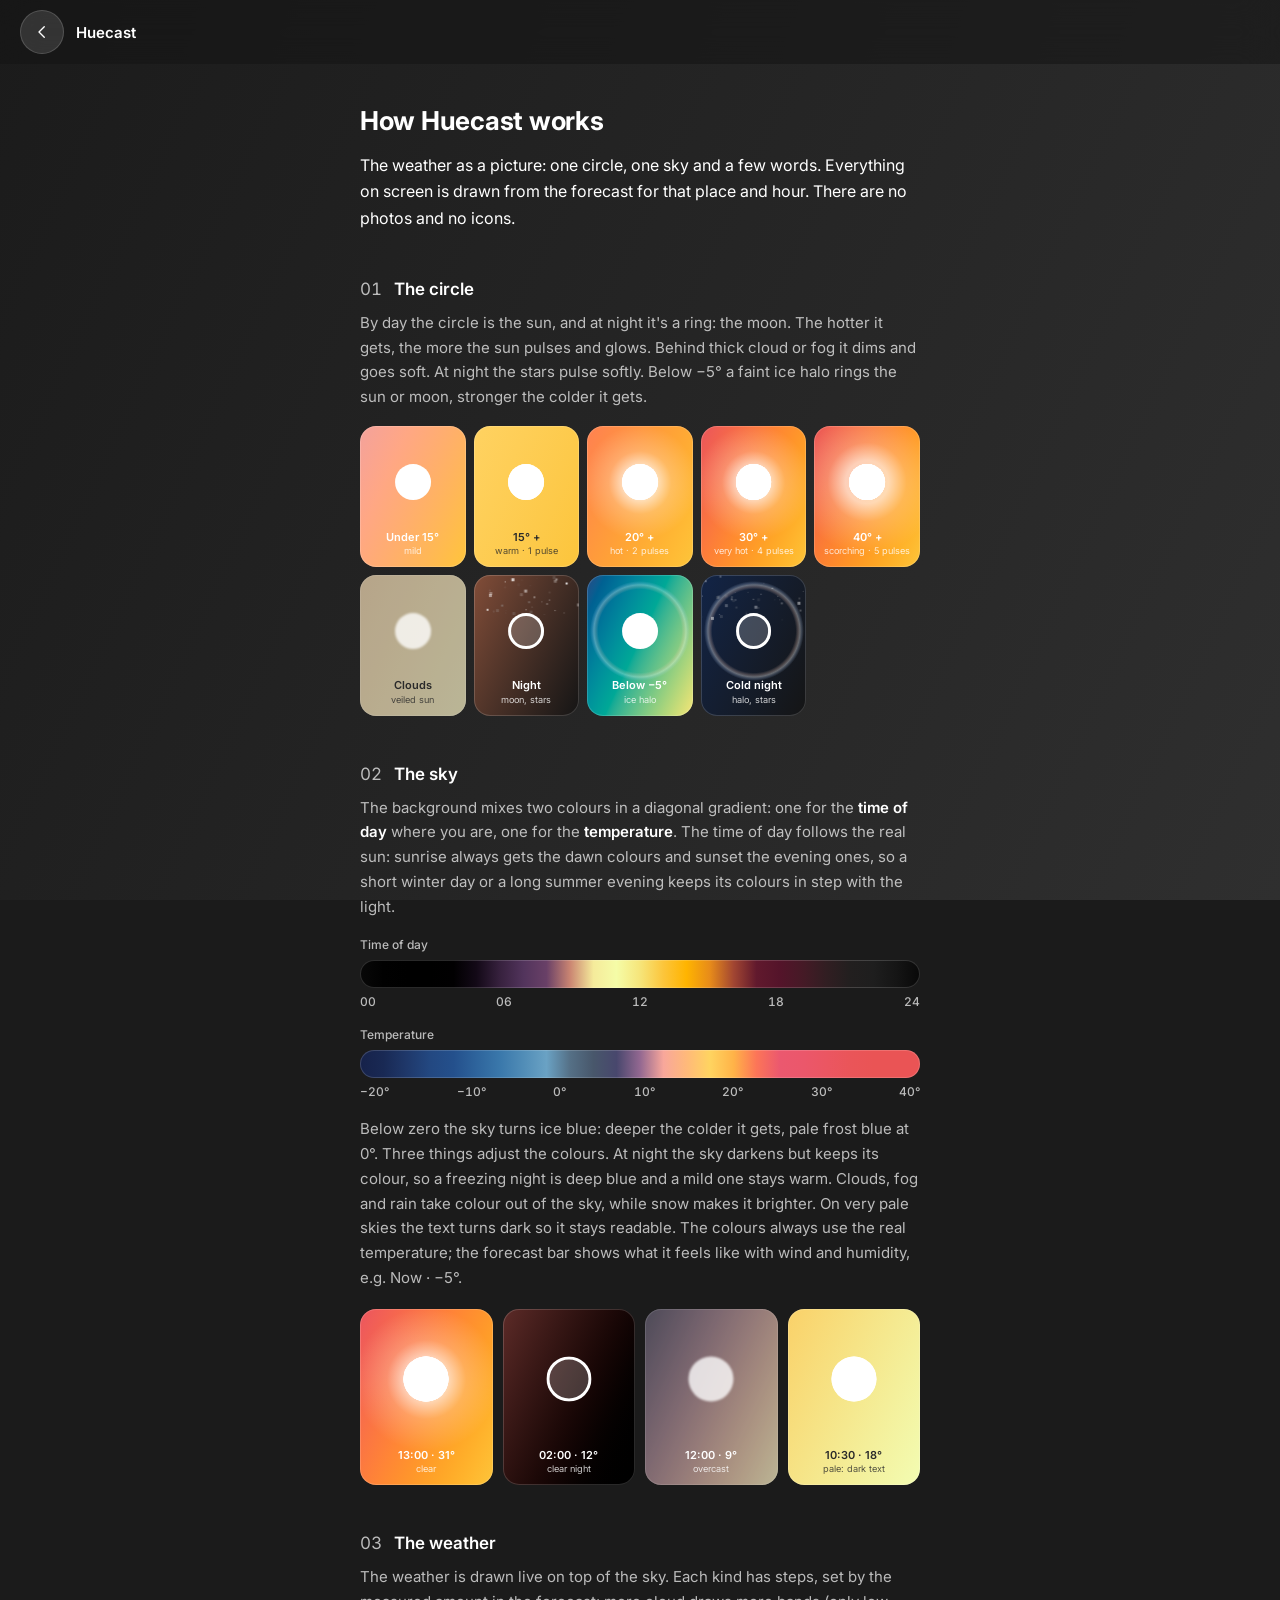
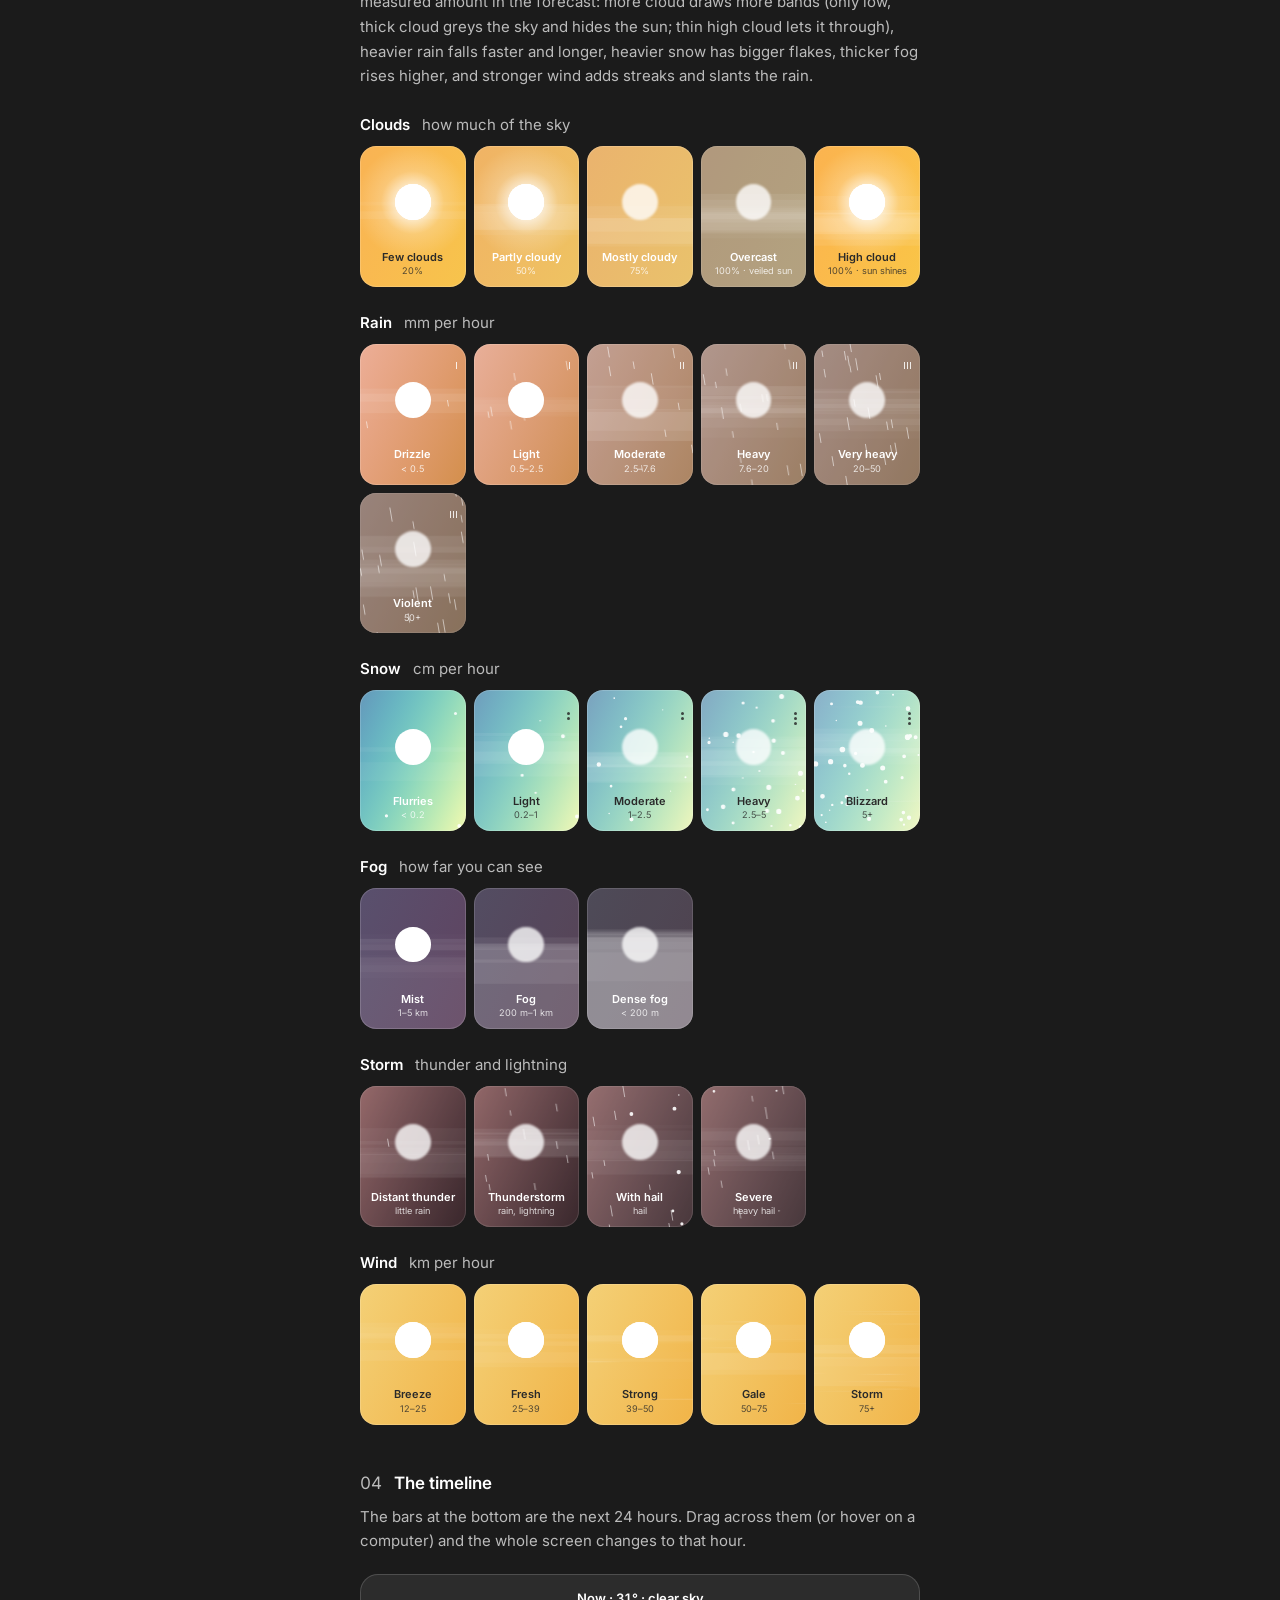
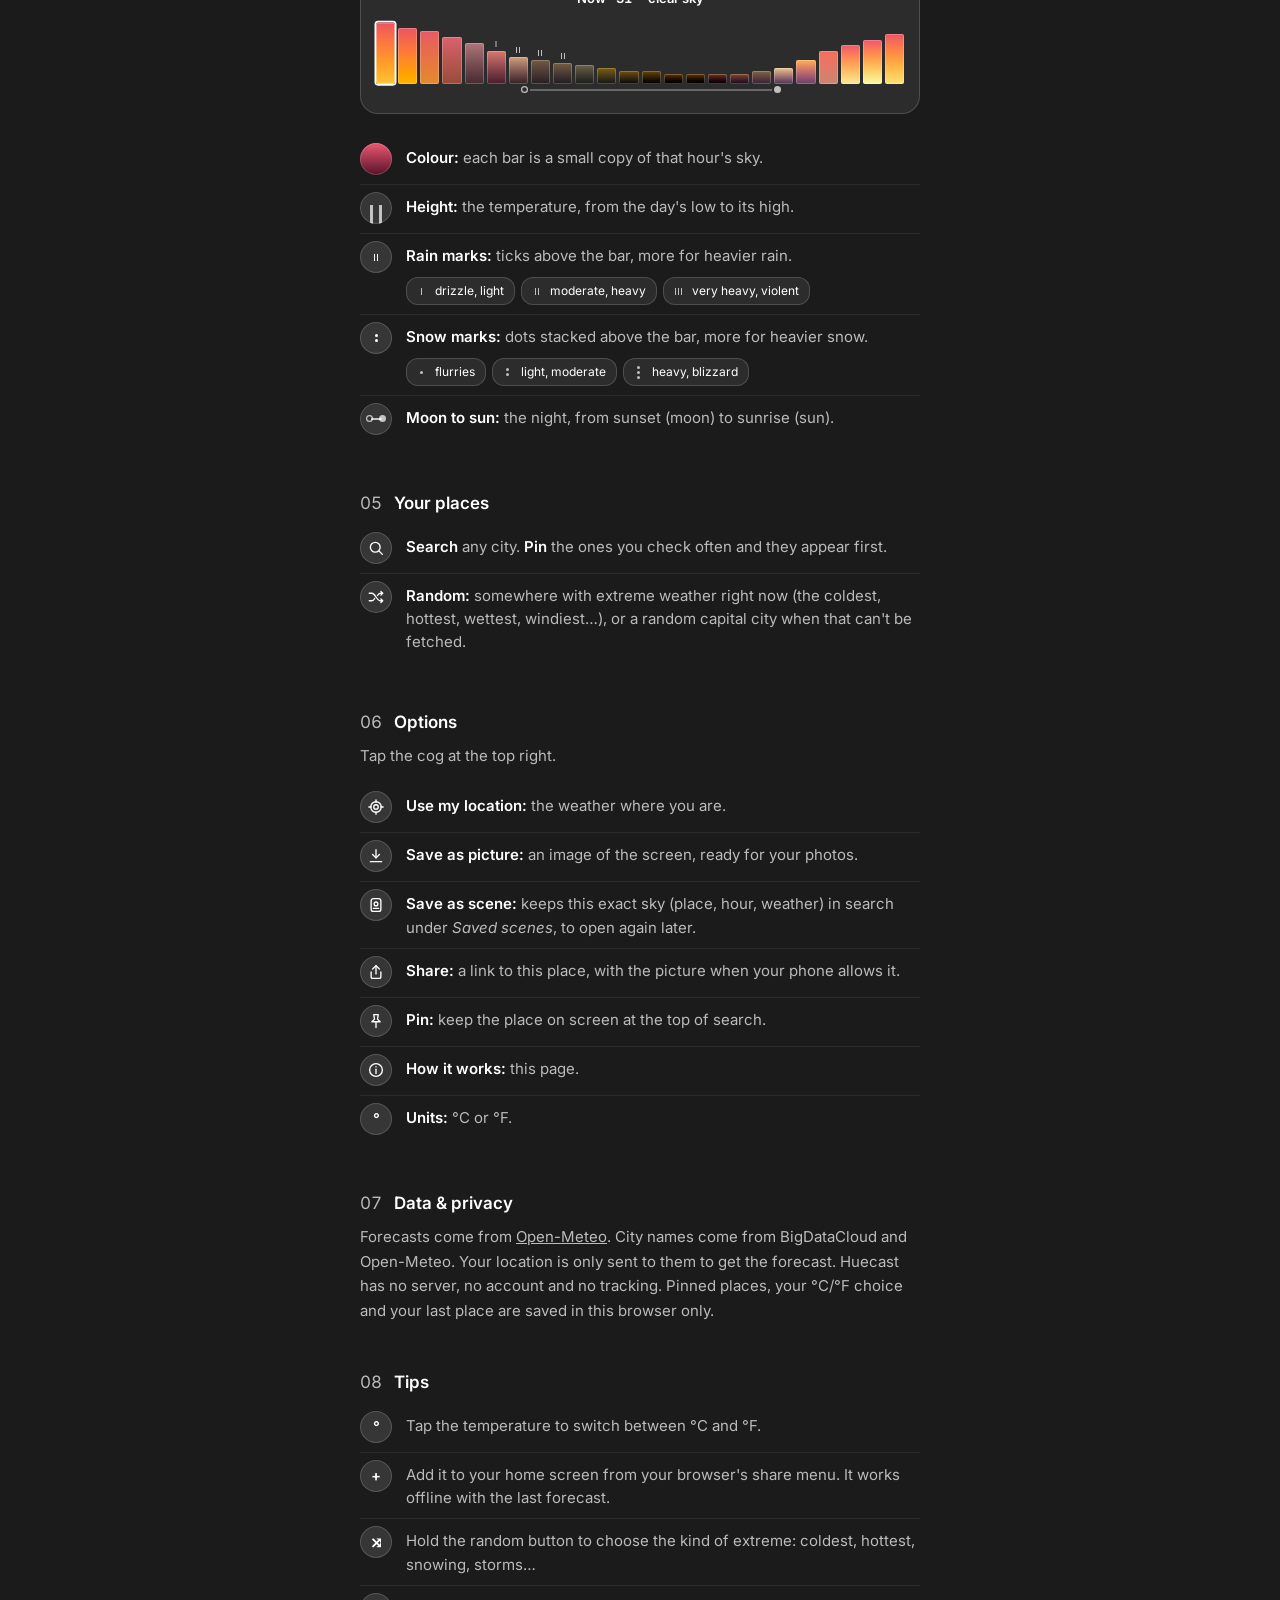
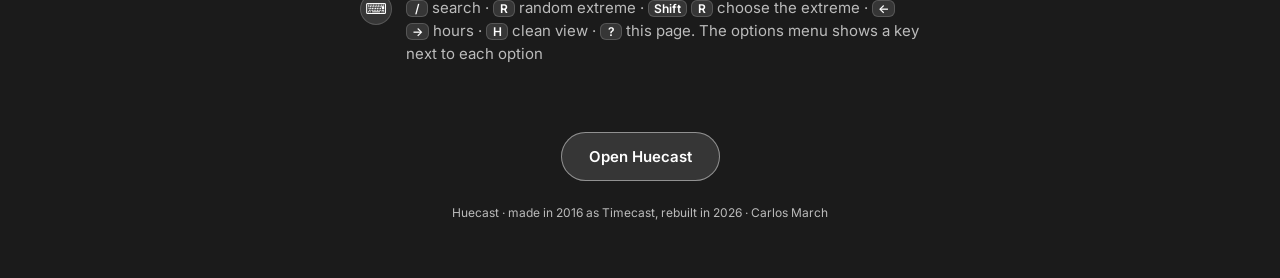
==== commit f675db44: "Forecast bar label shows only the "feels like" temperature The temperature is already the big number" ====
--- a/how.html
+++ b/how.html
@@ -46,7 +46,7 @@
         <div class="strip__bar" id="strip-temp"></div>
         <div class="strip__ticks"><span>−20°</span><span>−10°</span><span>0°</span><span>10°</span><span>20°</span><span>30°</span><span>40°</span></div>
       </div>
-      <p>Below zero the sky turns ice blue: deeper the colder it gets, pale frost blue at 0°. Three things adjust the colours. At night the sky darkens but keeps its colour, so a freezing night is deep blue and a mild one stays warm. Clouds, fog and rain take colour out of the sky, while snow makes it brighter. On very pale skies the text turns dark so it stays readable. The colours always use the real temperature; when wind or humidity make it feel 3° or more warmer or colder, that “feels like” temperature is shown in brackets in the forecast bar, e.g. Now · 2° (−5°).</p>
+      <p>Below zero the sky turns ice blue: deeper the colder it gets, pale frost blue at 0°. Three things adjust the colours. At night the sky darkens but keeps its colour, so a freezing night is deep blue and a mild one stays warm. Clouds, fog and rain take colour out of the sky, while snow makes it brighter. On very pale skies the text turns dark so it stays readable. The colours always use the real temperature; the forecast bar shows what it feels like with wind and humidity, e.g. Now · −5°.</p>
       <div class="tiles tiles--4" id="demo-skies"></div>
     </section>
 
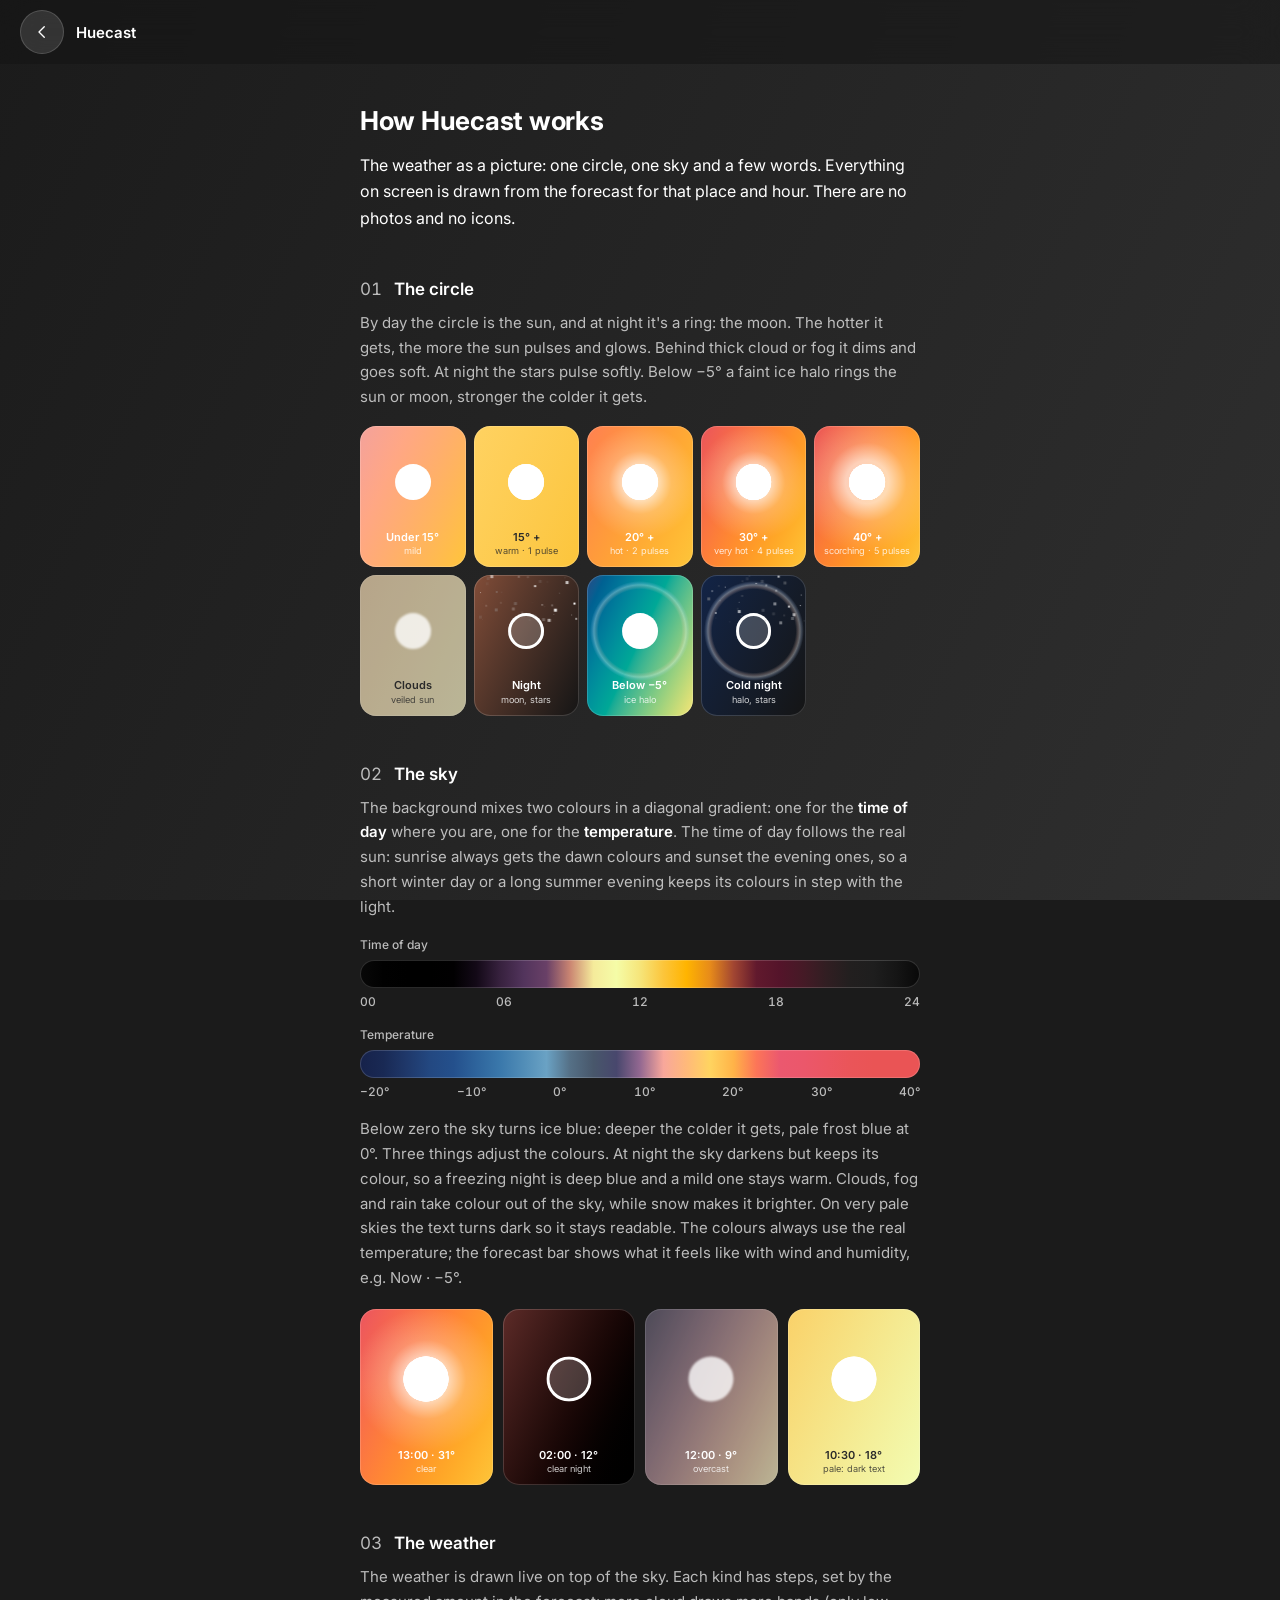
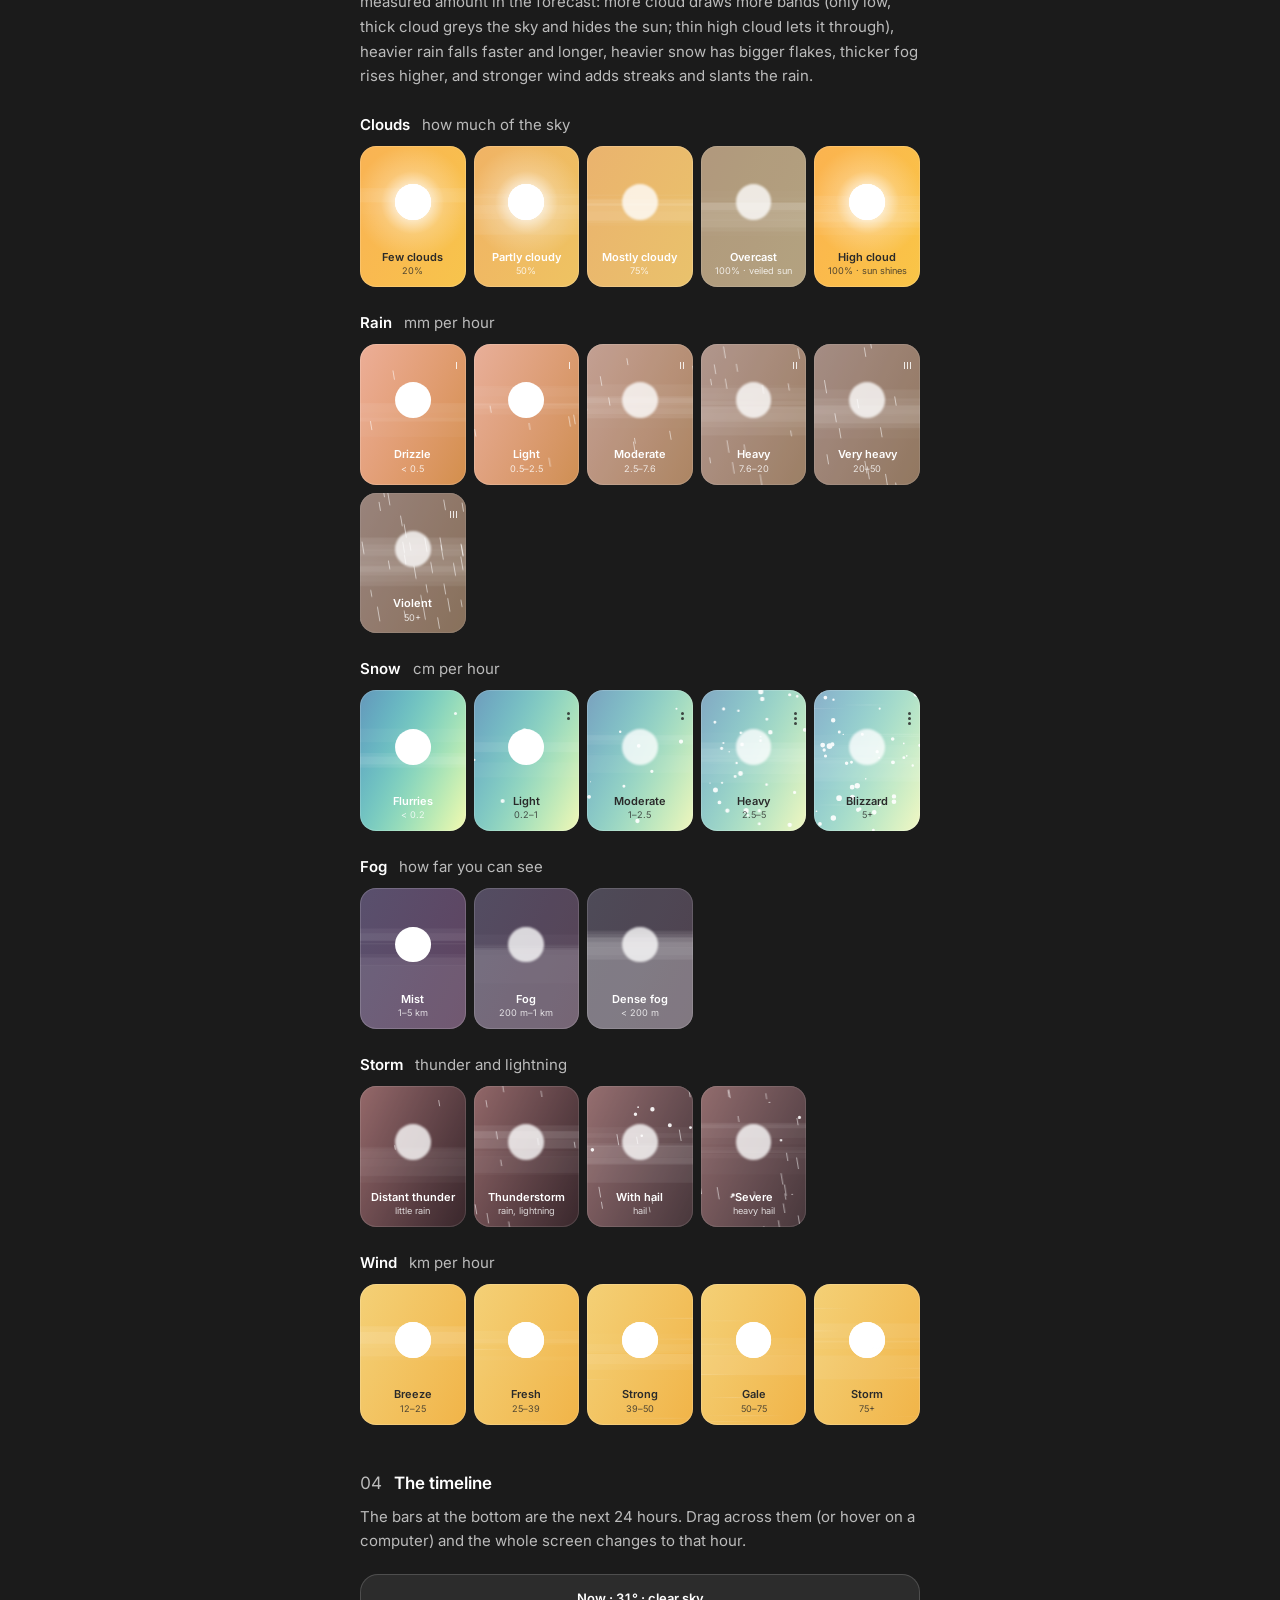
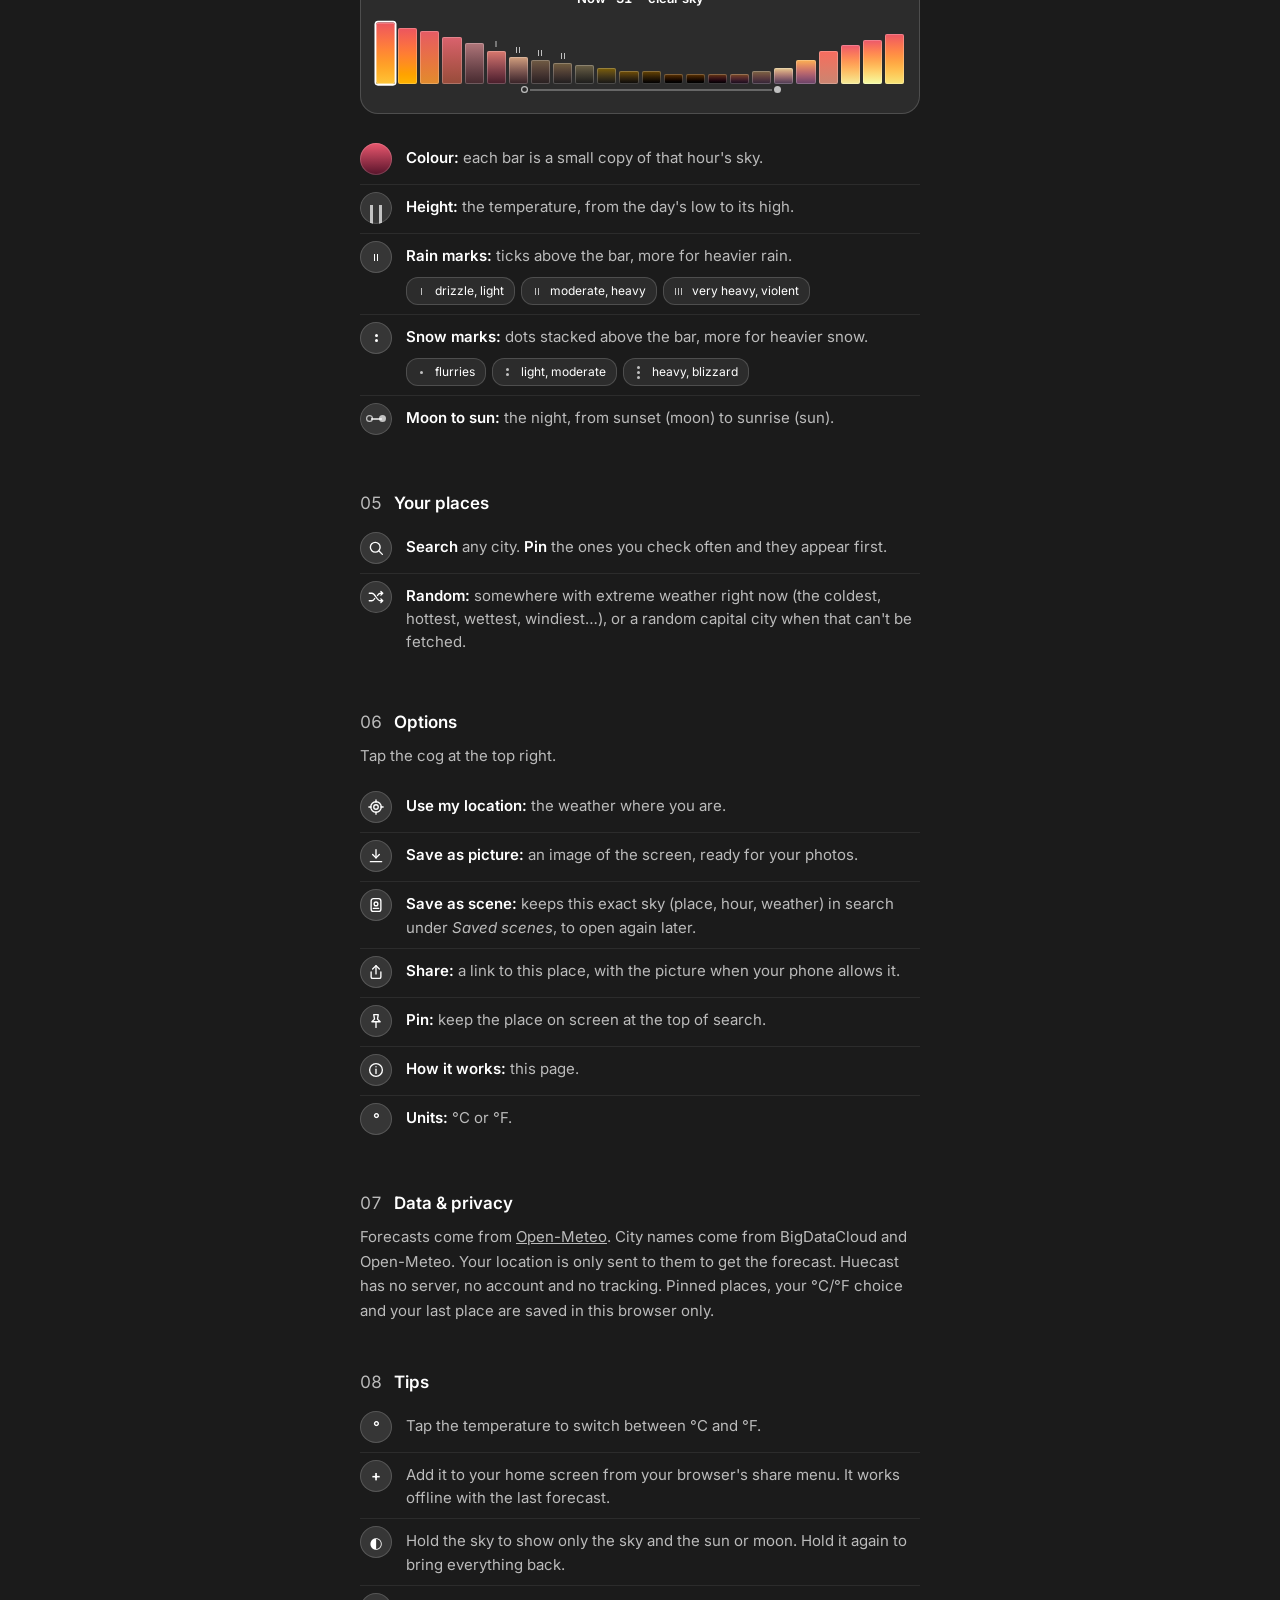
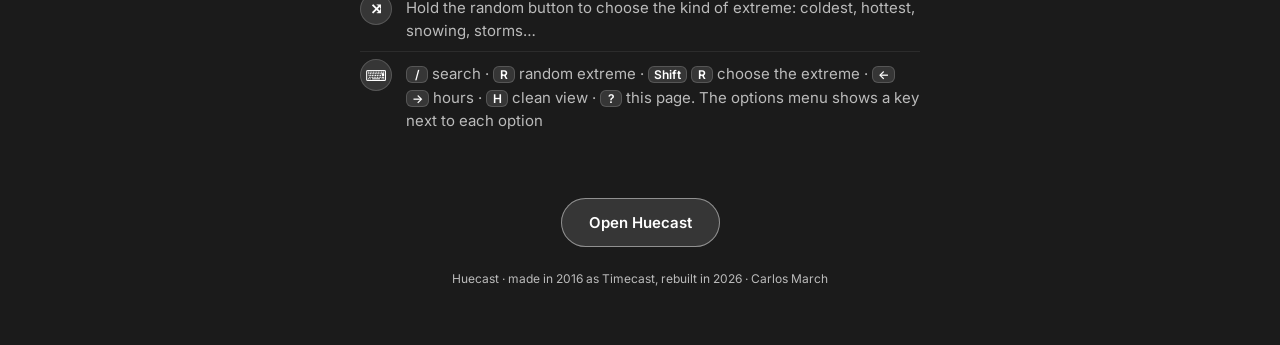
==== commit d598b996: "Merge remote-tracking branch 'origin/master' into claude/sky-sun-clouds-feels # Conflicts: #	sw.js" ====
--- a/how.html
+++ b/how.html
@@ -116,6 +116,7 @@
       <ul class="legend">
         <li><i class="ic ic--text">°</i><span>Tap the temperature to switch between °C and °F.</span></li>
         <li><i class="ic ic--text">+</i><span>Add it to your home screen from your browser's share menu. It works offline with the last forecast.</span></li>
+        <li><i class="ic ic--text">◐</i><span>Hold the sky to show only the sky and the sun or moon. Hold it again to bring everything back.</span></li>
         <li><i class="ic ic--text">⤨</i><span>Hold the random button to choose the kind of extreme: coldest, hottest, snowing, storms…</span></li>
         <li class="only-keys"><i class="ic ic--text">⌨</i><span><kbd>/</kbd> search · <kbd>R</kbd> random extreme · <kbd>Shift</kbd> <kbd>R</kbd> choose the extreme · <kbd>←</kbd> <kbd>→</kbd> hours · <kbd>H</kbd> clean view · <kbd>?</kbd> this page. The options menu shows a key next to each option</span></li>
       </ul>
